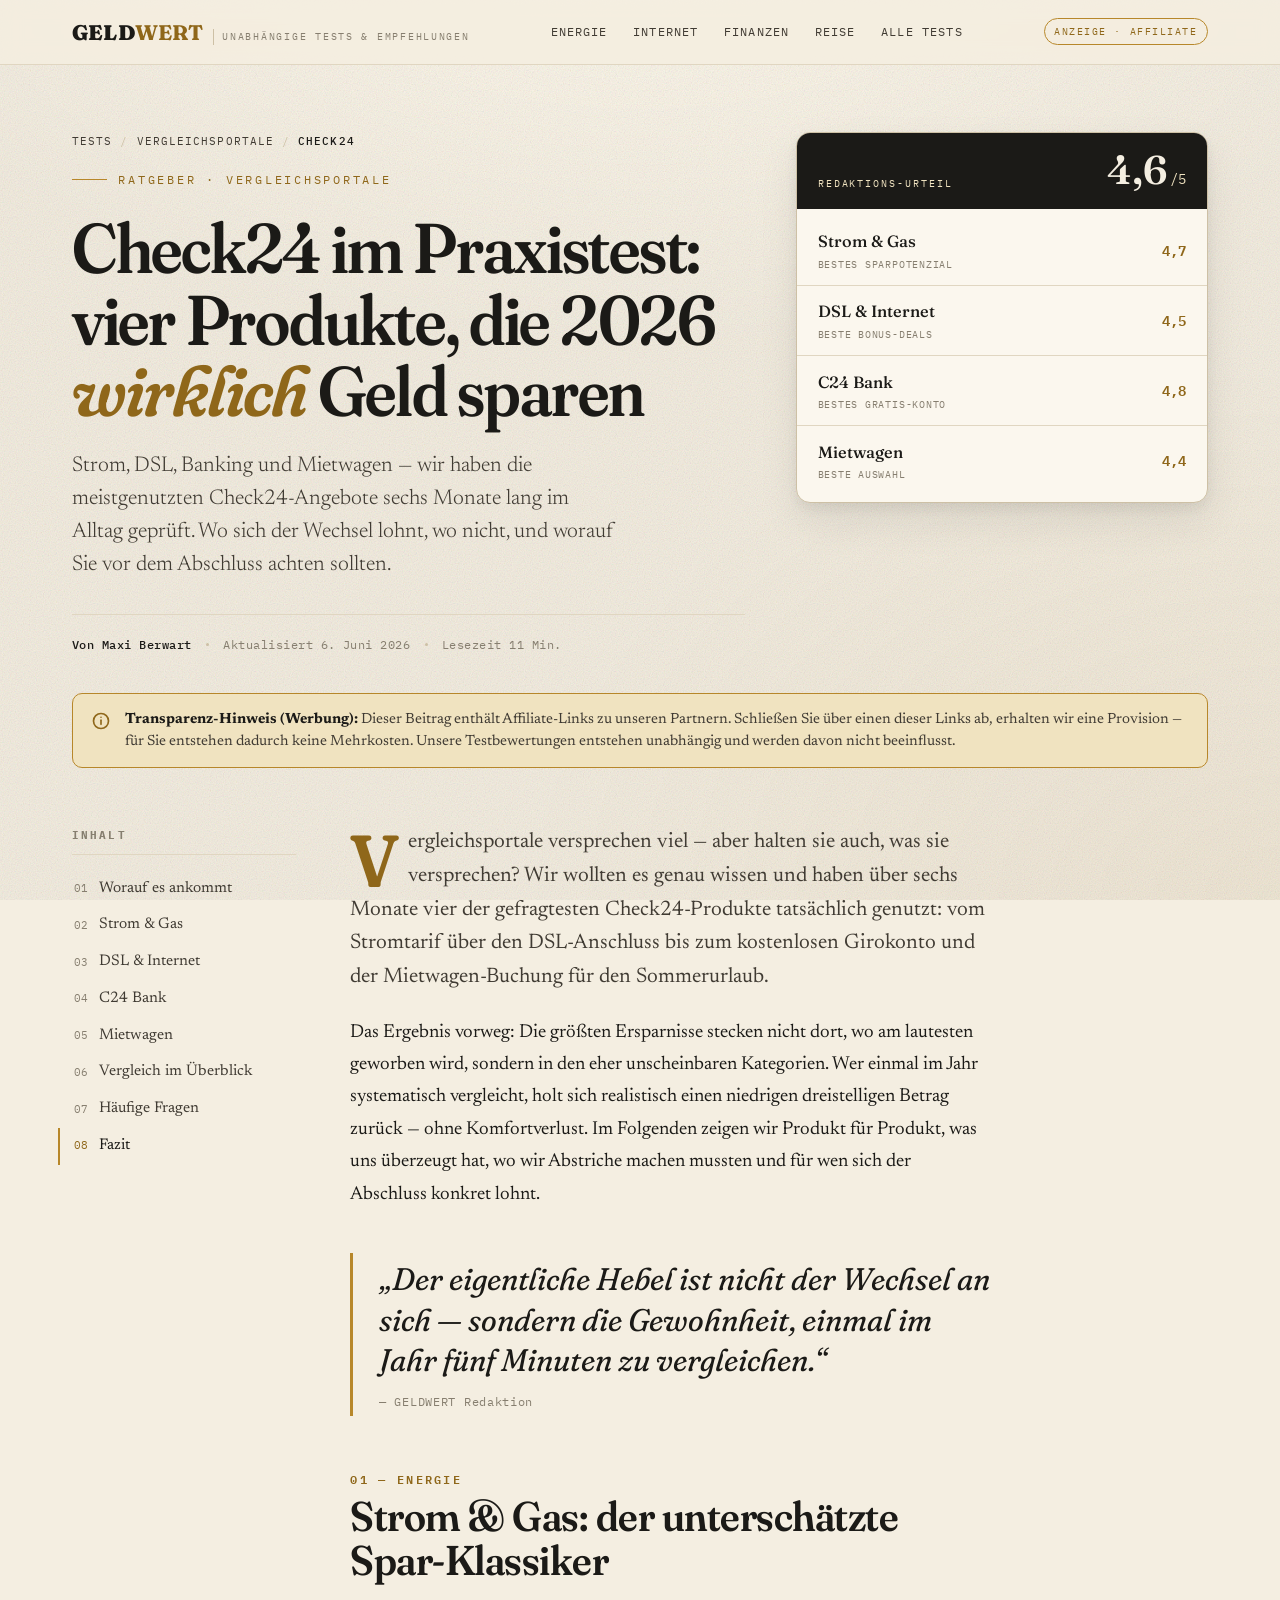
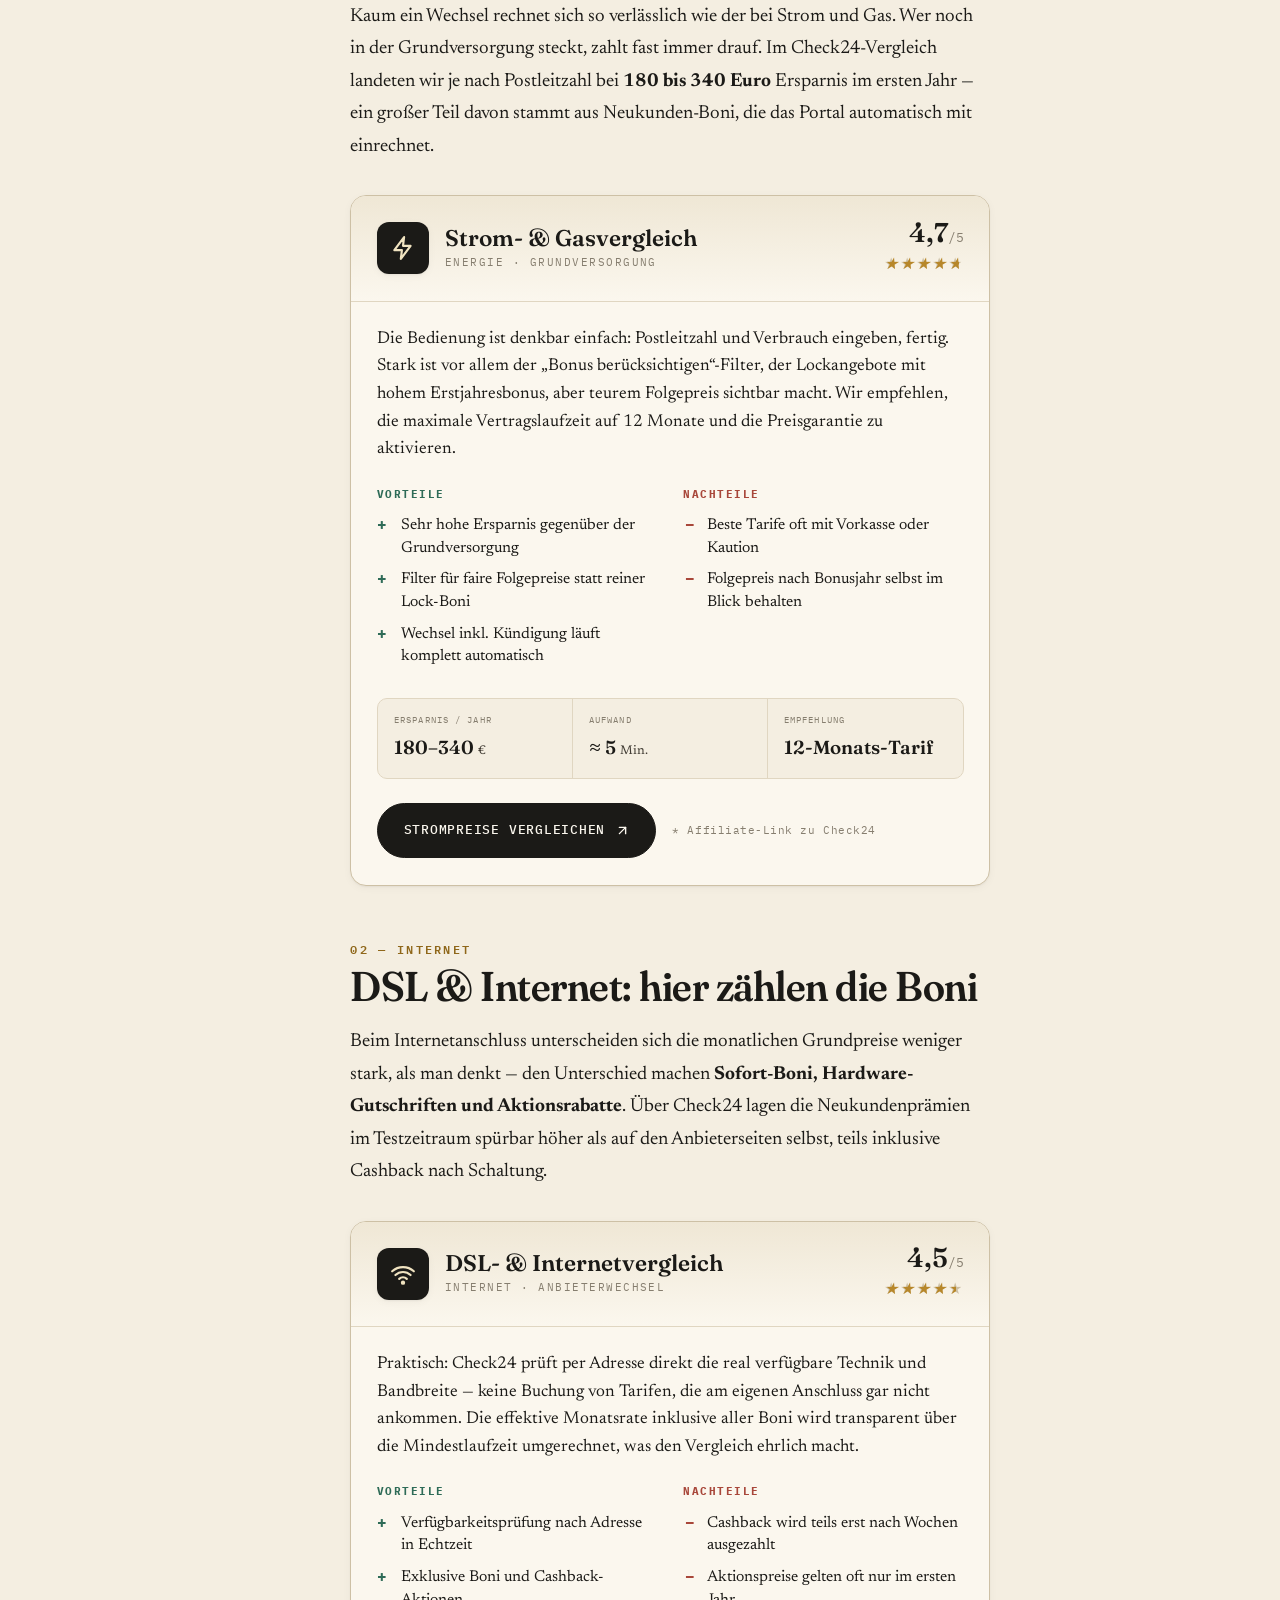
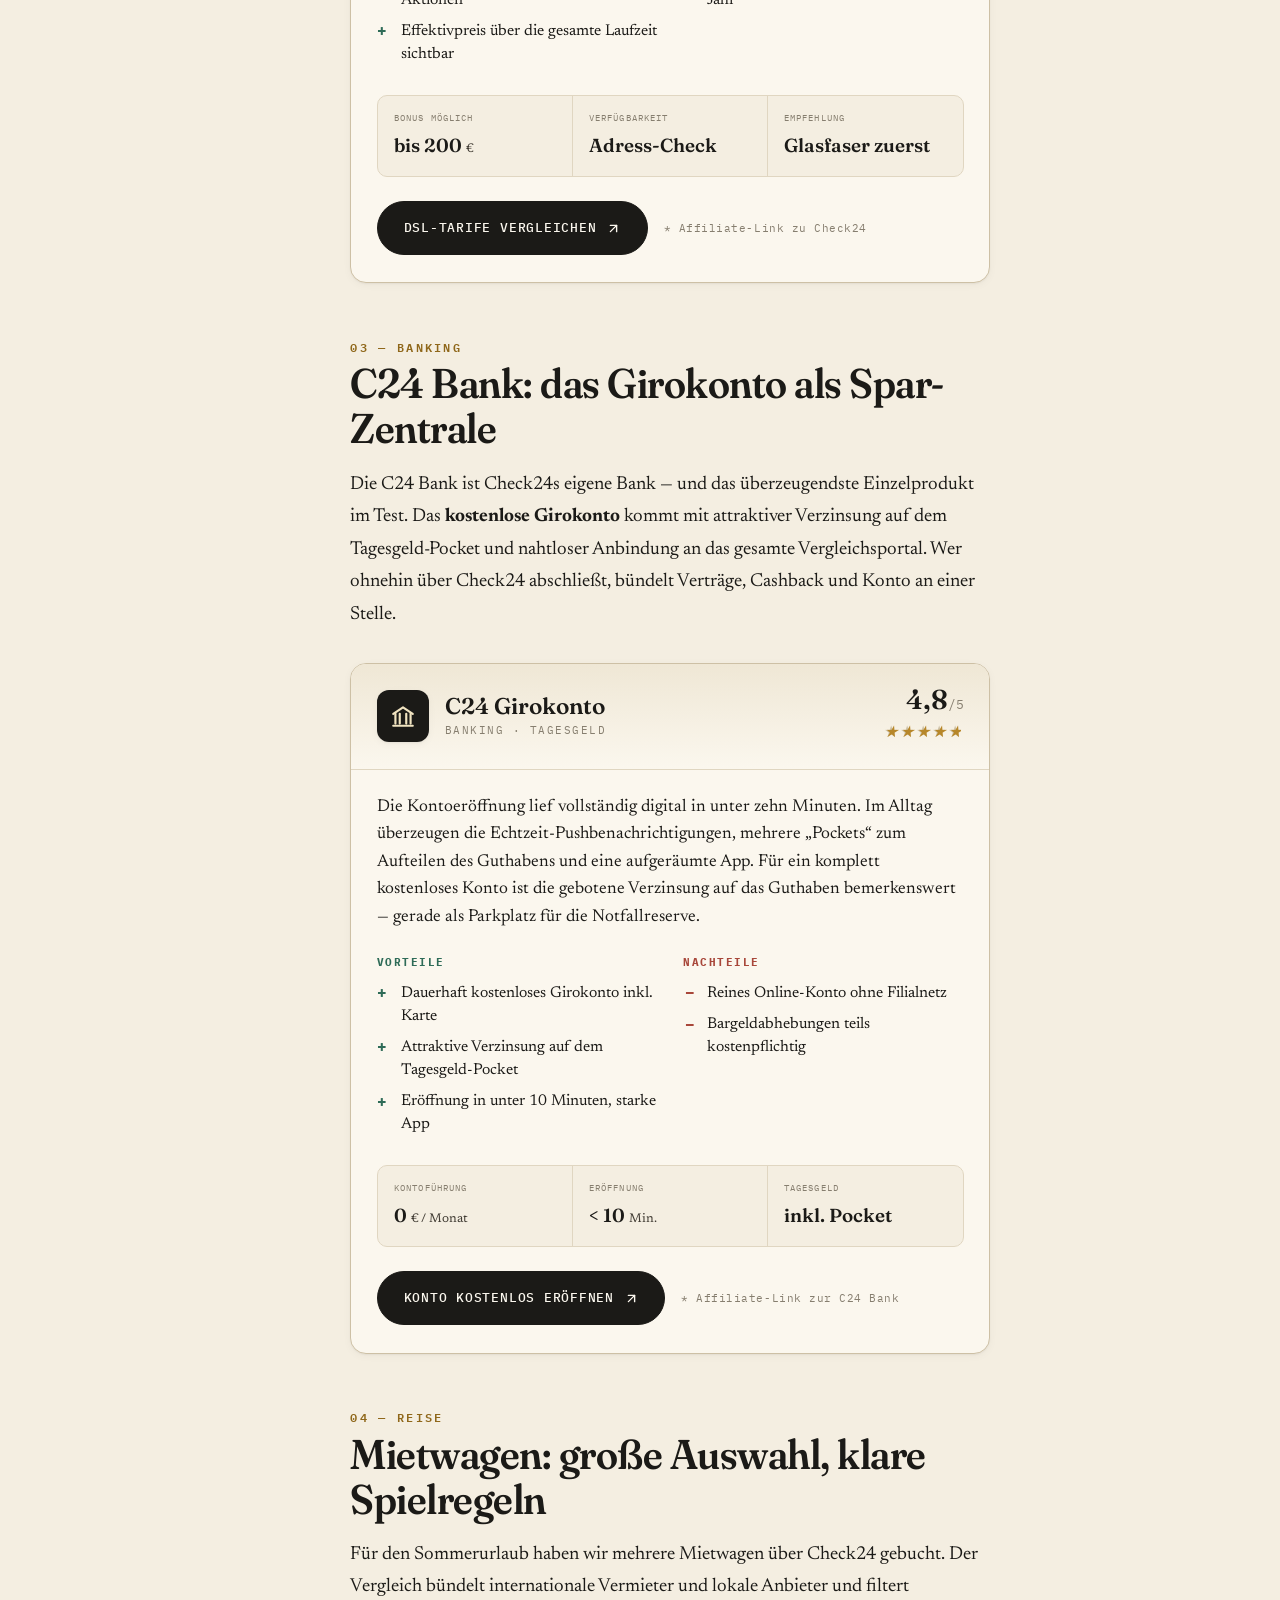
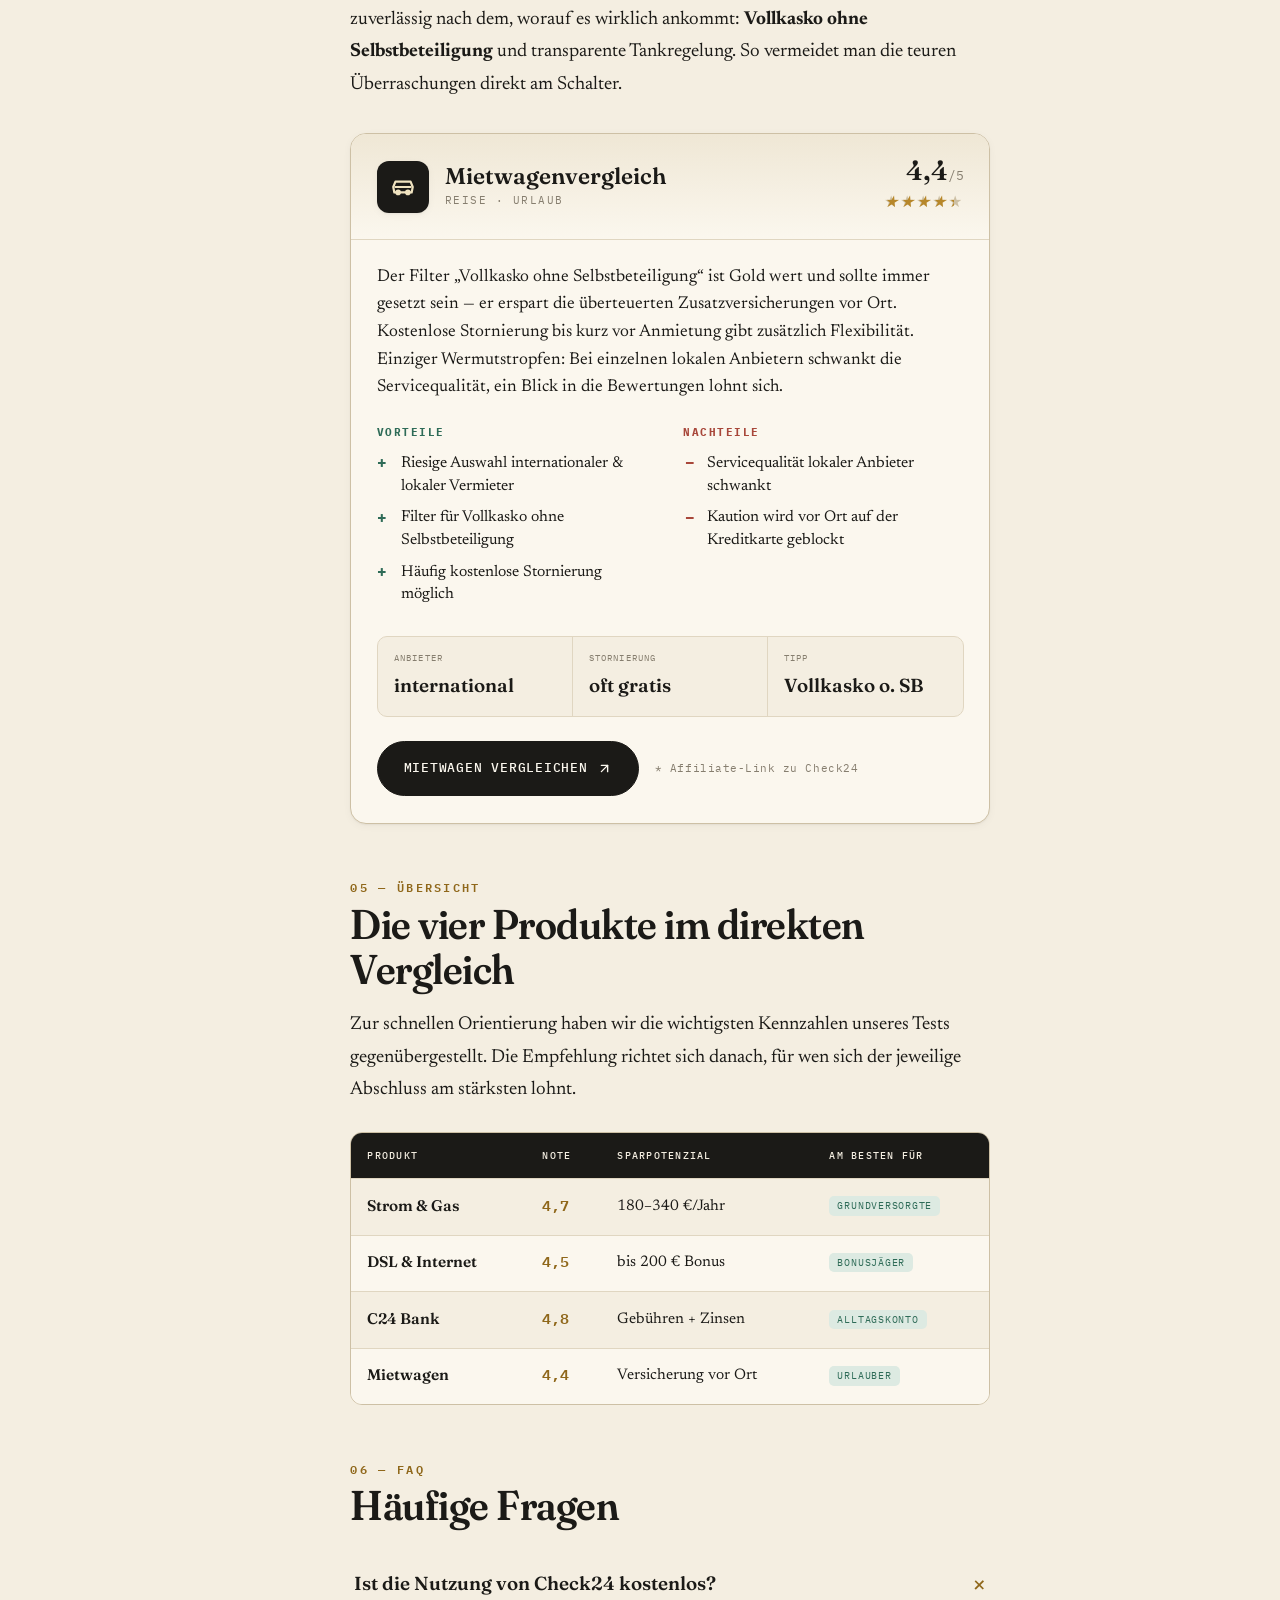
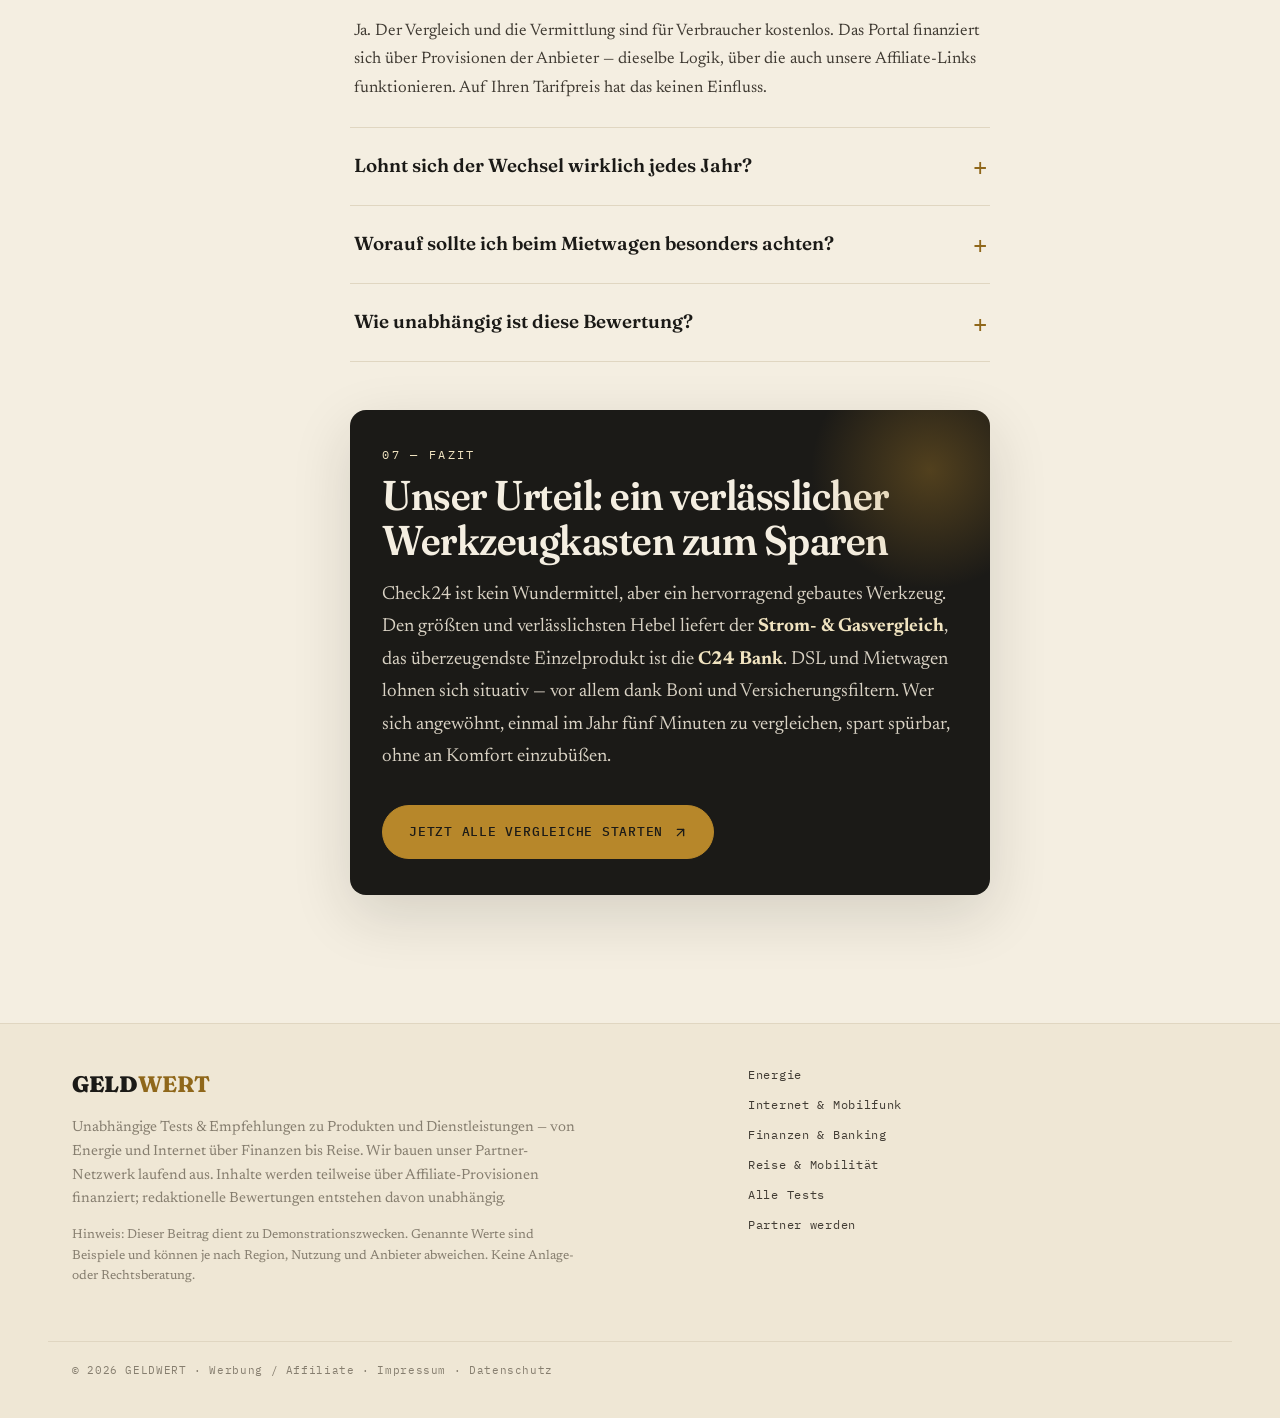
==== index.html @ 296657f4 "GELDWERT: launch review platform with Check24 example post Co-Authored-By: Claude Opus 4.8 <noreply@" ====
<!DOCTYPE html>
<html lang="de">
<head>
<meta charset="UTF-8" />
<meta name="viewport" content="width=device-width, initial-scale=1.0" />
<title>Check24 im Praxistest 2026: Diese vier Produkte sparen wirklich Geld — GELDWERT</title>
<meta name="description" content="Strom & Gas, DSL, C24 Bank und Mietwagen: Wir haben die meistgenutzten Check24-Angebote über sechs Monate getestet. Wo sich der Wechsel 2026 lohnt — und wo nicht." />

<!-- Open Graph -->
<meta property="og:type" content="article" />
<meta property="og:title" content="Check24 im Praxistest 2026: Diese vier Produkte sparen wirklich Geld" />
<meta property="og:description" content="Strom, DSL, Banking, Mietwagen — der unabhängige GELDWERT-Test der wichtigsten Check24-Angebote." />

<link rel="preconnect" href="https://fonts.googleapis.com" />
<link rel="preconnect" href="https://fonts.gstatic.com" crossorigin />
<link href="https://fonts.googleapis.com/css2?family=Fraunces:ital,opsz,wght@0,9..144,300..900;1,9..144,300..900&family=Newsreader:ital,opsz,wght@0,6..72,300..600;1,6..72,300..500&family=IBM+Plex+Mono:wght@400;500;600&display=swap" rel="stylesheet" />

<style>
  /* ============ TOKENS ============ */
  :root{
    --paper:#F4EEE1;
    --paper-2:#FBF7EE;
    --paper-3:#EFE7D5;
    --ink:#1B1A17;
    --ink-soft:#403B33;
    --muted:#867E6F;
    --line:#E0D6C1;
    --line-strong:#CDC0A5;
    --gold:#B7872A;
    --gold-deep:#8F671A;
    --gold-soft:#F0E3C0;
    --green:#2E6B57;
    --green-soft:#DDEAE2;
    --red:#A8473A;
    --red-soft:#F1DED9;

    --shadow-sm:0 1px 2px rgba(27,26,23,.05), 0 2px 8px rgba(27,26,23,.04);
    --shadow-md:0 6px 14px rgba(27,26,23,.07), 0 18px 40px rgba(27,26,23,.08);
    --shadow-lg:0 20px 60px rgba(27,26,23,.14);

    --serif:"Newsreader", Georgia, serif;
    --display:"Fraunces", Georgia, serif;
    --mono:"IBM Plex Mono", ui-monospace, monospace;

    --measure:40rem;
    --ease:cubic-bezier(.2,.7,.2,1);
  }

  *,*::before,*::after{box-sizing:border-box;}
  html{scroll-behavior:smooth;}
  @media (prefers-reduced-motion:reduce){html{scroll-behavior:auto;}}

  body{
    margin:0;
    background:var(--paper);
    color:var(--ink);
    font-family:var(--serif);
    font-size:1.18rem;
    line-height:1.72;
    font-optical-sizing:auto;
    -webkit-font-smoothing:antialiased;
    text-rendering:optimizeLegibility;
    overflow-x:hidden;
  }

  /* paper grain */
  body::before{
    content:"";
    position:fixed; inset:0; z-index:1; pointer-events:none;
    opacity:.5; mix-blend-mode:multiply;
    background-image:url("data:image/svg+xml,%3Csvg xmlns='http://www.w3.org/2000/svg' width='180' height='180'%3E%3Cfilter id='n'%3E%3CfeTurbulence type='fractalNoise' baseFrequency='0.85' numOctaves='2' stitchTiles='stitch'/%3E%3C/filter%3E%3Crect width='100%25' height='100%25' filter='url(%23n)' opacity='0.5'/%3E%3C/svg%3E");
  }
  /* warm vignette */
  body::after{
    content:""; position:fixed; inset:0; z-index:0; pointer-events:none;
    background:radial-gradient(120% 90% at 50% -10%, rgba(255,250,238,.9), transparent 55%),
               radial-gradient(120% 120% at 100% 100%, rgba(183,135,42,.06), transparent 50%);
  }
  main, header, footer{position:relative; z-index:2;}

  ::selection{background:var(--gold-soft); color:var(--ink);}

  a{color:inherit;}
  img{max-width:100%; display:block;}

  /* ============ READING PROGRESS ============ */
  .progress{
    position:fixed; top:0; left:0; height:3px; width:0%;
    background:linear-gradient(90deg, var(--gold-deep), var(--gold));
    z-index:100; transition:width .1s linear;
  }

  /* ============ HEADER ============ */
  .masthead{
    position:sticky; top:0; z-index:50;
    background:color-mix(in srgb, var(--paper) 82%, transparent);
    backdrop-filter:saturate(140%) blur(10px);
    border-bottom:1px solid var(--line);
  }
  .masthead-inner{
    max-width:74rem; margin:0 auto; padding:.85rem 1.5rem;
    display:flex; align-items:center; justify-content:space-between; gap:1rem;
  }
  .brand{display:flex; align-items:baseline; gap:.55rem; text-decoration:none;}
  .brand-mark{
    font-family:var(--display); font-weight:900; font-size:1.32rem; letter-spacing:.01em;
    font-variation-settings:"SOFT" 40,"opsz" 40;
  }
  .brand-mark b{color:var(--gold-deep);}
  .brand-tag{
    font-family:var(--mono); font-size:.6rem; letter-spacing:.18em; text-transform:uppercase;
    color:var(--muted); border-left:1px solid var(--line-strong); padding-left:.55rem;
  }
  .nav{display:flex; gap:1.6rem; align-items:center;}
  .nav a{
    font-family:var(--mono); font-size:.72rem; letter-spacing:.1em; text-transform:uppercase;
    color:var(--ink-soft); text-decoration:none; position:relative; padding:.2rem 0;
  }
  .nav a::after{
    content:""; position:absolute; left:0; bottom:-2px; height:1px; width:0;
    background:var(--gold); transition:width .35s var(--ease);
  }
  .nav a:hover{color:var(--ink);}
  .nav a:hover::after{width:100%;}
  .ad-pill{
    font-family:var(--mono); font-size:.6rem; letter-spacing:.16em; text-transform:uppercase;
    color:var(--gold-deep); border:1px solid var(--gold); border-radius:999px;
    padding:.28rem .6rem; white-space:nowrap;
  }
  @media(max-width:860px){ .nav{display:none;} }

  /* ============ HERO ============ */
  .hero{
    max-width:74rem; margin:0 auto; padding:4.2rem 1.5rem 2.4rem;
    display:grid; grid-template-columns:1.55fr .95fr; gap:3.2rem; align-items:start;
  }
  .kicker{
    font-family:var(--mono); font-size:.72rem; letter-spacing:.24em; text-transform:uppercase;
    color:var(--gold-deep); display:flex; align-items:center; gap:.7rem; margin-bottom:1.4rem;
  }
  .kicker::before{ content:""; width:2.2rem; height:1px; background:var(--gold); }

  .crumbs{
    font-family:var(--mono); font-size:.68rem; letter-spacing:.1em; text-transform:uppercase;
    color:var(--muted); margin-bottom:1.2rem; display:flex; flex-wrap:wrap; gap:.5rem; align-items:center;
  }
  .crumbs a{ color:var(--ink-soft); text-decoration:none; }
  .crumbs a:hover{ color:var(--gold-deep); }
  .crumbs span{ color:var(--line-strong); }
  .crumbs b{ color:var(--ink); font-weight:500; }

  .headline{
    font-family:var(--display); font-weight:600; font-optical-sizing:auto;
    font-variation-settings:"SOFT" 60,"opsz" 144,"WONK" 0;
    font-size:clamp(2.5rem, 5.6vw, 4.4rem); line-height:1.02; letter-spacing:-.018em;
    margin:0 0 1.4rem;
  }
  .headline em{ font-style:italic; color:var(--gold-deep); font-variation-settings:"SOFT" 80,"opsz" 80; }

  .deck{
    font-size:1.34rem; line-height:1.55; color:var(--ink-soft); max-width:34rem;
    font-weight:330; margin:0 0 2rem;
  }
  .byline{
    display:flex; flex-wrap:wrap; align-items:center; gap:.9rem;
    font-family:var(--mono); font-size:.74rem; letter-spacing:.04em; color:var(--muted);
    border-top:1px solid var(--line); padding-top:1.2rem;
  }
  .byline .author{color:var(--ink); font-weight:500;}
  .byline .dot{ width:3px; height:3px; border-radius:50%; background:var(--line-strong); }

  /* verdict card */
  .verdict{
    background:var(--paper-2); border:1px solid var(--line-strong); border-radius:14px;
    box-shadow:var(--shadow-md); overflow:hidden; position:sticky; top:5.4rem;
  }
  .verdict-head{
    background:var(--ink); color:var(--paper); padding:1.1rem 1.3rem;
    display:flex; align-items:flex-end; justify-content:space-between; gap:1rem;
  }
  .verdict-head span{
    font-family:var(--mono); font-size:.62rem; letter-spacing:.2em; text-transform:uppercase;
    color:var(--gold-soft);
  }
  .verdict-score{ display:flex; align-items:baseline; gap:.2rem; }
  .verdict-score b{ font-family:var(--display); font-weight:600; font-size:2.5rem; line-height:1; }
  .verdict-score i{ font-style:normal; font-family:var(--mono); font-size:.85rem; color:var(--gold-soft); }
  .verdict-list{ list-style:none; margin:0; padding:.4rem 0; }
  .verdict-list li{
    display:flex; align-items:center; justify-content:space-between; gap:.8rem;
    padding:.72rem 1.3rem; border-bottom:1px solid var(--line);
  }
  .verdict-list li:last-child{border-bottom:none;}
  .vl-name{ font-family:var(--display); font-weight:500; font-size:1.02rem; }
  .vl-name small{
    display:block; font-family:var(--mono); font-size:.6rem; letter-spacing:.08em;
    text-transform:uppercase; color:var(--muted); font-weight:400; margin-top:.1rem;
  }
  .vl-score{ font-family:var(--mono); font-weight:600; font-size:.9rem; color:var(--gold-deep); white-space:nowrap; }

  /* ============ STARS ============ */
  .stars{ position:relative; display:inline-block; font-size:1rem; line-height:1; letter-spacing:2px; font-family:Arial, sans-serif; vertical-align:middle;}
  .stars::before{ content:"★★★★★"; color:var(--line-strong); }
  .stars > i{ position:absolute; top:0; left:0; overflow:hidden; white-space:nowrap; color:var(--gold); }
  .stars > i::before{ content:"★★★★★"; letter-spacing:2px; }

  /* ============ DISCLOSURE ============ */
  .disclosure{
    max-width:74rem; margin:0 auto 1rem; padding:0 1.5rem;
  }
  .disclosure-inner{
    display:flex; gap:.9rem; align-items:flex-start;
    background:var(--gold-soft); border:1px solid var(--gold);
    border-radius:10px; padding:.9rem 1.1rem;
    font-size:.92rem; line-height:1.5; color:var(--ink-soft);
  }
  .disclosure-inner svg{ flex:none; margin-top:.15rem; color:var(--gold-deep); }
  .disclosure-inner b{ color:var(--ink); }

  /* ============ ARTICLE LAYOUT ============ */
  .layout{
    max-width:74rem; margin:0 auto; padding:2.6rem 1.5rem 4rem;
    display:grid; grid-template-columns:14rem minmax(0,1fr); gap:3.4rem;
  }
  .toc{ position:sticky; top:5.4rem; align-self:start; }
  .toc h4{
    font-family:var(--mono); font-size:.66rem; letter-spacing:.2em; text-transform:uppercase;
    color:var(--muted); margin:0 0 1rem; padding-bottom:.6rem; border-bottom:1px solid var(--line);
  }
  .toc ol{ list-style:none; margin:0; padding:0; counter-reset:toc; }
  .toc li{ counter-increment:toc; }
  .toc a{
    display:flex; gap:.7rem; text-decoration:none; color:var(--ink-soft);
    font-size:.96rem; line-height:1.35; padding:.5rem 0; border-left:2px solid transparent;
    padding-left:.9rem; margin-left:-.9rem; transition:all .3s var(--ease);
  }
  .toc a::before{
    content:counter(toc,decimal-leading-zero); font-family:var(--mono); font-size:.68rem;
    color:var(--muted); padding-top:.15rem;
  }
  .toc a:hover{ color:var(--ink); }
  .toc a.active{ color:var(--ink); border-left-color:var(--gold); }
  .toc a.active::before{ color:var(--gold-deep); }
  @media(max-width:980px){ .toc{display:none;} }

  .article{ max-width:var(--measure); }
  .article > p, .article > h2, .article > h3, .article > .pullquote, .article > .factbox{ }

  .article h2{
    font-family:var(--display); font-weight:600; font-variation-settings:"SOFT" 50,"opsz" 80;
    font-size:clamp(1.9rem,3.4vw,2.6rem); line-height:1.08; letter-spacing:-.012em;
    margin:3.6rem 0 1.1rem; scroll-margin-top:6rem;
  }
  .sec-num{
    font-family:var(--mono); font-size:.72rem; letter-spacing:.2em; color:var(--gold-deep);
    display:block; margin-bottom:.5rem; text-transform:uppercase;
  }
  .article h3{
    font-family:var(--display); font-weight:600; font-size:1.4rem; margin:2.4rem 0 .8rem;
  }
  .article p{ margin:0 0 1.35rem; }
  .lead{ font-size:1.32rem; line-height:1.6; color:var(--ink-soft); }

  /* drop cap */
  .dropcap::first-letter{
    font-family:var(--display); font-weight:600; font-variation-settings:"SOFT" 100,"opsz" 144;
    float:left; font-size:4.6rem; line-height:.78; padding:.35rem .55rem 0 0; color:var(--gold-deep);
  }

  .article a.inline{ color:var(--gold-deep); text-decoration:underline; text-decoration-thickness:1px; text-underline-offset:3px; text-decoration-color:var(--gold); }
  .article a.inline:hover{ background:var(--gold-soft); }

  /* pull quote */
  .pullquote{
    margin:2.6rem 0; padding:.4rem 0 .4rem 1.6rem; border-left:3px solid var(--gold);
    font-family:var(--display); font-weight:400; font-style:italic;
    font-size:clamp(1.5rem,2.6vw,1.95rem); line-height:1.3; color:var(--ink);
    font-variation-settings:"SOFT" 70,"opsz" 60;
  }
  .pullquote cite{ display:block; margin-top:.8rem; font-family:var(--mono); font-style:normal; font-size:.74rem; letter-spacing:.06em; color:var(--muted); }

  /* ============ PRODUCT CARD ============ */
  .product{
    margin:2rem 0 2.4rem; background:var(--paper-2);
    border:1px solid var(--line-strong); border-radius:16px;
    box-shadow:var(--shadow-sm); overflow:hidden;
  }
  .product-top{
    display:flex; flex-wrap:wrap; gap:1rem 1.4rem; align-items:center; justify-content:space-between;
    padding:1.4rem 1.6rem; background:linear-gradient(180deg, var(--paper-3), var(--paper-2));
    border-bottom:1px solid var(--line);
  }
  .product-id{ display:flex; align-items:center; gap:1rem; }
  .product-glyph{
    width:52px; height:52px; border-radius:12px; flex:none;
    display:grid; place-items:center; background:var(--ink); color:var(--gold-soft);
    box-shadow:var(--shadow-sm);
  }
  .product-glyph svg{ width:26px; height:26px; }
  .product-id h3{ margin:0; font-family:var(--display); font-weight:600; font-size:1.42rem; line-height:1.1; }
  .product-id p{ margin:.15rem 0 0; font-family:var(--mono); font-size:.66rem; letter-spacing:.14em; text-transform:uppercase; color:var(--muted); }
  .product-rate{ text-align:right; }
  .product-rate .num{ font-family:var(--display); font-weight:600; font-size:1.7rem; line-height:1; }
  .product-rate .num small{ font-family:var(--mono); font-size:.8rem; color:var(--muted); font-weight:400; }
  .product-rate .stars{ margin-top:.3rem; }

  .product-body{ padding:1.5rem 1.6rem 1.7rem; }
  .product-body > p{ margin:0 0 1.2rem; font-size:1.08rem; line-height:1.6; }

  .proscons{ display:grid; grid-template-columns:1fr 1fr; gap:1rem 1.6rem; margin:1.3rem 0; }
  .proscons h5{
    font-family:var(--mono); font-size:.66rem; letter-spacing:.14em; text-transform:uppercase;
    margin:0 0 .7rem; display:flex; align-items:center; gap:.4rem;
  }
  .pros h5{ color:var(--green); }
  .cons h5{ color:var(--red); }
  .proscons ul{ list-style:none; margin:0; padding:0; }
  .proscons li{ font-size:.98rem; line-height:1.45; padding-left:1.5rem; position:relative; margin-bottom:.55rem; }
  .pros li::before{ content:"+"; position:absolute; left:0; top:-.05rem; color:var(--green); font-weight:700; font-family:var(--mono); }
  .cons li::before{ content:"–"; position:absolute; left:.1rem; top:-.05rem; color:var(--red); font-weight:700; font-family:var(--mono); }
  @media(max-width:560px){ .proscons{ grid-template-columns:1fr; } }

  .facts{
    display:flex; flex-wrap:wrap; gap:0; border:1px solid var(--line);
    border-radius:10px; overflow:hidden; margin:1.3rem 0 1.5rem; background:var(--paper);
  }
  .fact{ flex:1 1 33%; min-width:120px; padding:.85rem 1rem; border-right:1px solid var(--line); }
  .fact:last-child{ border-right:none; }
  .fact dt{ font-family:var(--mono); font-size:.58rem; letter-spacing:.12em; text-transform:uppercase; color:var(--muted); margin-bottom:.25rem; }
  .fact dd{ margin:0; font-family:var(--display); font-weight:600; font-size:1.18rem; }
  .fact dd small{ font-size:.78rem; font-family:var(--serif); font-weight:400; color:var(--ink-soft); }

  /* CTA */
  .cta-row{ display:flex; flex-wrap:wrap; align-items:center; gap:1rem; margin-top:.4rem; }
  .cta{
    --c:var(--ink);
    position:relative; overflow:hidden; isolation:isolate;
    display:inline-flex; align-items:center; gap:.6rem;
    font-family:var(--mono); font-size:.8rem; letter-spacing:.06em; text-transform:uppercase; font-weight:500;
    text-decoration:none; color:var(--paper-2); background:var(--c);
    padding:.95rem 1.6rem; border-radius:999px; border:1px solid var(--c);
    transition:transform .25s var(--ease), box-shadow .25s var(--ease);
  }
  .cta::before{
    content:""; position:absolute; inset:0; z-index:-1; transform:translateY(101%);
    background:linear-gradient(90deg,var(--gold-deep),var(--gold)); transition:transform .35s var(--ease);
  }
  .cta:hover{ transform:translateY(-2px); box-shadow:var(--shadow-md); }
  .cta:hover::before{ transform:translateY(0); }
  .cta svg{ transition:transform .25s var(--ease); }
  .cta:hover svg{ transform:translate(3px,-3px); }
  .cta-note{ font-family:var(--mono); font-size:.66rem; letter-spacing:.05em; color:var(--muted); }

  /* ============ COMPARISON TABLE ============ */
  .table-wrap{ margin:1.6rem 0 1rem; overflow-x:auto; border:1px solid var(--line-strong); border-radius:12px; }
  table{ width:100%; border-collapse:collapse; font-size:.96rem; min-width:520px; }
  thead th{
    font-family:var(--mono); font-size:.64rem; letter-spacing:.12em; text-transform:uppercase;
    text-align:left; color:var(--paper); background:var(--ink); padding:.85rem 1rem; font-weight:500;
  }
  tbody td{ padding:.85rem 1rem; border-top:1px solid var(--line); }
  tbody tr:nth-child(even){ background:var(--paper-2); }
  td .pname{ font-family:var(--display); font-weight:600; }
  td .score{ font-family:var(--mono); font-weight:600; color:var(--gold-deep); }
  .badge{
    font-family:var(--mono); font-size:.6rem; letter-spacing:.08em; text-transform:uppercase;
    padding:.2rem .5rem; border-radius:5px; background:var(--green-soft); color:var(--green);
  }

  /* ============ FAQ ============ */
  .faq details{
    border-bottom:1px solid var(--line); padding:.4rem 0;
  }
  .faq summary{
    cursor:pointer; list-style:none; padding:1rem .2rem; display:flex; justify-content:space-between; gap:1rem;
    font-family:var(--display); font-weight:600; font-size:1.18rem; align-items:center;
  }
  .faq summary::-webkit-details-marker{ display:none; }
  .faq summary::after{
    content:"+"; font-family:var(--mono); font-weight:400; font-size:1.5rem; color:var(--gold-deep);
    transition:transform .3s var(--ease); line-height:1;
  }
  .faq details[open] summary::after{ transform:rotate(45deg); }
  .faq details p{ padding:0 .2rem 1.1rem; margin:0; color:var(--ink-soft); font-size:1.04rem; }

  /* ============ FINAL VERDICT ============ */
  .finale{
    margin:3rem 0 0; padding:2.2rem 2rem; border-radius:16px;
    background:var(--ink); color:var(--paper); box-shadow:var(--shadow-lg); position:relative; overflow:hidden;
  }
  .finale::after{
    content:""; position:absolute; right:-60px; top:-60px; width:240px; height:240px; border-radius:50%;
    background:radial-gradient(circle, rgba(183,135,42,.35), transparent 70%);
  }
  .finale .sec-num{ color:var(--gold-soft); }
  .finale h2{ color:var(--paper); margin:.2rem 0 1rem; }
  .finale p{ color:#D9D2C4; }
  .finale .cta{ background:var(--gold); border-color:var(--gold); color:var(--ink); margin-top:.6rem; }
  .finale .cta::before{ background:linear-gradient(90deg,#fff,var(--gold-soft)); }
  .finale .cta:hover{ color:var(--ink); }

  /* ============ FOOTER ============ */
  footer{ border-top:1px solid var(--line); background:var(--paper-3); margin-top:4rem; }
  .foot-inner{ max-width:74rem; margin:0 auto; padding:2.6rem 1.5rem; display:grid; grid-template-columns:1.4fr 1fr; gap:2rem; }
  .foot-inner p{ font-size:.92rem; color:var(--muted); line-height:1.6; max-width:32rem; }
  .foot-brand{ font-family:var(--display); font-weight:900; font-size:1.4rem; font-variation-settings:"SOFT" 40,"opsz" 40; }
  .foot-brand b{ color:var(--gold-deep); }
  .foot-links{ display:flex; flex-direction:column; gap:.6rem; }
  .foot-links a{ font-family:var(--mono); font-size:.74rem; letter-spacing:.06em; color:var(--ink-soft); text-decoration:none; }
  .foot-links a:hover{ color:var(--gold-deep); }
  .copyright{ max-width:74rem; margin:0 auto; padding:1.2rem 1.5rem 2.4rem; border-top:1px solid var(--line); font-family:var(--mono); font-size:.66rem; letter-spacing:.06em; color:var(--muted); }
  @media(max-width:680px){ .foot-inner{ grid-template-columns:1fr; } }

  /* ============ REVEAL ANIMATIONS ============ */
  @keyframes rise{ from{opacity:0; transform:translateY(22px);} to{opacity:1; transform:none;} }
  .reveal{ opacity:0; }
  .reveal.in{ animation:rise .8s var(--ease) forwards; }

  .hero > * > .anim, .hero .anim{ opacity:0; animation:rise .9s var(--ease) forwards; }
  .a1{ animation-delay:.05s; } .a2{ animation-delay:.18s; } .a3{ animation-delay:.3s; }
  .a4{ animation-delay:.42s; } .a5{ animation-delay:.54s; } .a6{ animation-delay:.66s; }

  @media (prefers-reduced-motion:reduce){
    .reveal,.hero .anim{ opacity:1 !important; animation:none !important; }
  }

  @media(max-width:860px){
    .hero{ grid-template-columns:1fr; gap:2.4rem; padding-top:2.8rem; }
    .verdict{ position:static; }
    body{ font-size:1.1rem; }
  }
</style>
</head>
<body>

<div class="progress" id="progress"></div>

<!-- ============ MASTHEAD ============ -->
<header class="masthead">
  <div class="masthead-inner">
    <a class="brand" href="#top">
      <span class="brand-mark">GELD<b>WERT</b></span>
      <span class="brand-tag">Unabhängige Tests &amp; Empfehlungen</span>
    </a>
    <nav class="nav">
      <a href="#">Energie</a>
      <a href="#">Internet</a>
      <a href="#">Finanzen</a>
      <a href="#">Reise</a>
      <a href="#">Alle Tests</a>
    </nav>
    <span class="ad-pill">Anzeige · Affiliate</span>
  </div>
</header>

<main id="top">

  <!-- ============ HERO ============ -->
  <section class="hero">
    <div>
      <nav class="crumbs anim a1" aria-label="Brotkrumen">
        <a href="#">Tests</a><span>/</span><a href="#">Vergleichsportale</a><span>/</span><b>Check24</b>
      </nav>
      <div class="kicker anim a2">Ratgeber · Vergleichsportale</div>
      <h1 class="headline anim a3">Check24 im Praxistest: vier Produkte, die&nbsp;2026 <em>wirklich</em> Geld sparen</h1>
      <p class="deck anim a4">Strom, DSL, Banking und Mietwagen — wir haben die meistgenutzten Check24-Angebote sechs Monate lang im Alltag geprüft. Wo sich der Wechsel lohnt, wo nicht, und worauf Sie vor dem Abschluss achten sollten.</p>
      <div class="byline anim a5">
        <span class="author">Von Maxi Berwart</span>
        <span class="dot"></span>
        <span>Aktualisiert 6. Juni 2026</span>
        <span class="dot"></span>
        <span>Lesezeit 11 Min.</span>
      </div>
    </div>

    <aside class="verdict anim a6" aria-label="Redaktions-Urteil">
      <div class="verdict-head">
        <span>Redaktions-Urteil</span>
        <div class="verdict-score"><b>4,6</b><i>/5</i></div>
      </div>
      <ul class="verdict-list">
        <li>
          <span class="vl-name">Strom &amp; Gas <small>Bestes Sparpotenzial</small></span>
          <span class="vl-score">4,7</span>
        </li>
        <li>
          <span class="vl-name">DSL &amp; Internet <small>Beste Bonus-Deals</small></span>
          <span class="vl-score">4,5</span>
        </li>
        <li>
          <span class="vl-name">C24 Bank <small>Bestes Gratis-Konto</small></span>
          <span class="vl-score">4,8</span>
        </li>
        <li>
          <span class="vl-name">Mietwagen <small>Beste Auswahl</small></span>
          <span class="vl-score">4,4</span>
        </li>
      </ul>
    </aside>
  </section>

  <!-- ============ DISCLOSURE ============ -->
  <div class="disclosure">
    <div class="disclosure-inner">
      <svg width="20" height="20" viewBox="0 0 24 24" fill="none" stroke="currentColor" stroke-width="2" stroke-linecap="round"><circle cx="12" cy="12" r="9"/><path d="M12 11v5"/><path d="M12 7.5v.01"/></svg>
      <p style="margin:0;"><b>Transparenz-Hinweis (Werbung):</b> Dieser Beitrag enthält Affiliate-Links zu unseren Partnern. Schließen Sie über einen dieser Links ab, erhalten wir eine Provision — für Sie entstehen dadurch keine Mehrkosten. Unsere Test­bewertungen entstehen unabhängig und werden davon nicht beeinflusst.</p>
    </div>
  </div>

  <!-- ============ ARTICLE LAYOUT ============ -->
  <div class="layout">

    <!-- TOC -->
    <nav class="toc" aria-label="Inhaltsverzeichnis">
      <h4>Inhalt</h4>
      <ol>
        <li><a href="#einleitung" class="toc-link">Worauf es ankommt</a></li>
        <li><a href="#strom" class="toc-link">Strom &amp; Gas</a></li>
        <li><a href="#dsl" class="toc-link">DSL &amp; Internet</a></li>
        <li><a href="#bank" class="toc-link">C24 Bank</a></li>
        <li><a href="#mietwagen" class="toc-link">Mietwagen</a></li>
        <li><a href="#vergleich" class="toc-link">Vergleich im Überblick</a></li>
        <li><a href="#faq" class="toc-link">Häufige Fragen</a></li>
        <li><a href="#fazit" class="toc-link">Fazit</a></li>
      </ol>
    </nav>

    <!-- ARTICLE -->
    <article class="article">

      <p class="lead dropcap reveal" id="einleitung">Vergleichsportale versprechen viel — aber halten sie auch, was sie versprechen? Wir wollten es genau wissen und haben über sechs Monate vier der gefragtesten Check24-Produkte tatsächlich genutzt: vom Stromtarif über den DSL-Anschluss bis zum kostenlosen Girokonto und der Mietwagen-Buchung für den Sommerurlaub.</p>

      <p class="reveal">Das Ergebnis vorweg: Die größten Ersparnisse stecken nicht dort, wo am lautesten geworben wird, sondern in den eher unscheinbaren Kategorien. Wer einmal im Jahr systematisch vergleicht, holt sich realistisch einen niedrigen dreistelligen Betrag zurück — ohne Komfortverlust. Im Folgenden zeigen wir Produkt für Produkt, was uns überzeugt hat, wo wir Abstriche machen mussten und für wen sich der Abschluss konkret lohnt.</p>

      <blockquote class="pullquote reveal">„Der eigentliche Hebel ist nicht der Wechsel an sich — sondern die Gewohnheit, einmal im Jahr fünf Minuten zu vergleichen.“<cite>— GELDWERT Redaktion</cite></blockquote>

      <!-- ===== STROM ===== -->
      <h2 id="strom" class="reveal"><span class="sec-num">01 — Energie</span>Strom &amp; Gas: der unterschätzte Spar-Klassiker</h2>
      <p class="reveal">Kaum ein Wechsel rechnet sich so verlässlich wie der bei Strom und Gas. Wer noch in der Grundversorgung steckt, zahlt fast immer drauf. Im Check24-Vergleich landeten wir je nach Postleitzahl bei <strong>180 bis 340&nbsp;Euro</strong> Ersparnis im ersten Jahr — ein großer Teil davon stammt aus Neukunden-Boni, die das Portal automatisch mit einrechnet.</p>

      <div class="product reveal" aria-label="Bewertung Strom und Gas">
        <div class="product-top">
          <div class="product-id">
            <div class="product-glyph">
              <svg viewBox="0 0 24 24" fill="none" stroke="currentColor" stroke-width="2" stroke-linecap="round" stroke-linejoin="round"><path d="M13 2 4 14h7l-1 8 9-12h-7l1-8Z"/></svg>
            </div>
            <div>
              <h3>Strom- &amp; Gasvergleich</h3>
              <p>Energie · Grundversorgung</p>
            </div>
          </div>
          <div class="product-rate">
            <div class="num">4,7<small>/5</small></div>
            <div class="stars"><i style="width:94%"></i></div>
          </div>
        </div>
        <div class="product-body">
          <p>Die Bedienung ist denkbar einfach: Postleitzahl und Verbrauch eingeben, fertig. Stark ist vor allem der „Bonus berücksichtigen“-Filter, der Lockangebote mit hohem Erst­jahres­bonus, aber teurem Folgepreis sichtbar macht. Wir empfehlen, die maximale Vertragslaufzeit auf 12&nbsp;Monate und die Preisgarantie zu aktivieren.</p>

          <div class="proscons">
            <div class="pros">
              <h5>Vorteile</h5>
              <ul>
                <li>Sehr hohe Ersparnis gegenüber der Grundversorgung</li>
                <li>Filter für faire Folgepreise statt reiner Lock-Boni</li>
                <li>Wechsel inkl. Kündigung läuft komplett automatisch</li>
              </ul>
            </div>
            <div class="cons">
              <h5>Nachteile</h5>
              <ul>
                <li>Beste Tarife oft mit Vorkasse oder Kaution</li>
                <li>Folgepreis nach Bonusjahr selbst im Blick behalten</li>
              </ul>
            </div>
          </div>

          <dl class="facts">
            <div class="fact"><dt>Ersparnis / Jahr</dt><dd>180–340&nbsp;<small>€</small></dd></div>
            <div class="fact"><dt>Aufwand</dt><dd>≈ 5&nbsp;<small>Min.</small></dd></div>
            <div class="fact"><dt>Empfehlung</dt><dd>12-Monats-Tarif</dd></div>
          </dl>

          <div class="cta-row">
            <a class="cta" href="#" rel="sponsored nofollow noopener" target="_blank">Strompreise vergleichen
              <svg width="15" height="15" viewBox="0 0 24 24" fill="none" stroke="currentColor" stroke-width="2.2" stroke-linecap="round" stroke-linejoin="round"><path d="M7 17 17 7"/><path d="M7 7h10v10"/></svg>
            </a>
            <span class="cta-note">* Affiliate-Link zu Check24</span>
          </div>
        </div>
      </div>

      <!-- ===== DSL ===== -->
      <h2 id="dsl" class="reveal"><span class="sec-num">02 — Internet</span>DSL &amp; Internet: hier zählen die Boni</h2>
      <p class="reveal">Beim Internetanschluss unterscheiden sich die monatlichen Grundpreise weniger stark, als man denkt — den Unterschied machen <strong>Sofort-Boni, Hardware-Gutschriften und Aktions­rabatte</strong>. Über Check24 lagen die Neukunden­prämien im Testzeitraum spürbar höher als auf den Anbieter­seiten selbst, teils inklusive Cashback nach Schaltung.</p>

      <div class="product reveal" aria-label="Bewertung DSL">
        <div class="product-top">
          <div class="product-id">
            <div class="product-glyph">
              <svg viewBox="0 0 24 24" fill="none" stroke="currentColor" stroke-width="2" stroke-linecap="round" stroke-linejoin="round"><path d="M5 13a10 10 0 0 1 14 0"/><path d="M8.5 16.5a5 5 0 0 1 7 0"/><path d="M2 9.5a15 15 0 0 1 20 0"/><circle cx="12" cy="20" r="1"/></svg>
            </div>
            <div>
              <h3>DSL- &amp; Internetvergleich</h3>
              <p>Internet · Anbieterwechsel</p>
            </div>
          </div>
          <div class="product-rate">
            <div class="num">4,5<small>/5</small></div>
            <div class="stars"><i style="width:90%"></i></div>
          </div>
        </div>
        <div class="product-body">
          <p>Praktisch: Check24 prüft per Adresse direkt die real verfügbare Technik und Bandbreite — keine Buchung von Tarifen, die am eigenen Anschluss gar nicht ankommen. Die effektive Monatsrate inklusive aller Boni wird transparent über die Mindestlaufzeit umgerechnet, was den Vergleich ehrlich macht.</p>

          <div class="proscons">
            <div class="pros">
              <h5>Vorteile</h5>
              <ul>
                <li>Verfügbarkeitsprüfung nach Adresse in Echtzeit</li>
                <li>Exklusive Boni und Cashback-Aktionen</li>
                <li>Effektivpreis über die gesamte Laufzeit sichtbar</li>
              </ul>
            </div>
            <div class="cons">
              <h5>Nachteile</h5>
              <ul>
                <li>Cashback wird teils erst nach Wochen ausgezahlt</li>
                <li>Aktionspreise gelten oft nur im ersten Jahr</li>
              </ul>
            </div>
          </div>

          <dl class="facts">
            <div class="fact"><dt>Bonus möglich</dt><dd>bis 200&nbsp;<small>€</small></dd></div>
            <div class="fact"><dt>Verfügbarkeit</dt><dd>Adress-Check</dd></div>
            <div class="fact"><dt>Empfehlung</dt><dd>Glasfaser zuerst</dd></div>
          </dl>

          <div class="cta-row">
            <a class="cta" href="#" rel="sponsored nofollow noopener" target="_blank">DSL-Tarife vergleichen
              <svg width="15" height="15" viewBox="0 0 24 24" fill="none" stroke="currentColor" stroke-width="2.2" stroke-linecap="round" stroke-linejoin="round"><path d="M7 17 17 7"/><path d="M7 7h10v10"/></svg>
            </a>
            <span class="cta-note">* Affiliate-Link zu Check24</span>
          </div>
        </div>
      </div>

      <!-- ===== C24 BANK ===== -->
      <h2 id="bank" class="reveal"><span class="sec-num">03 — Banking</span>C24 Bank: das Girokonto als Spar-Zentrale</h2>
      <p class="reveal">Die C24 Bank ist Check24s eigene Bank — und das überzeugendste Einzelprodukt im Test. Das <strong>kostenlose Girokonto</strong> kommt mit attraktiver Verzinsung auf dem Tagesgeld-Pocket und nahtloser Anbindung an das gesamte Vergleichsportal. Wer ohnehin über Check24 abschließt, bündelt Verträge, Cashback und Konto an einer Stelle.</p>

      <div class="product reveal" aria-label="Bewertung C24 Bank">
        <div class="product-top">
          <div class="product-id">
            <div class="product-glyph">
              <svg viewBox="0 0 24 24" fill="none" stroke="currentColor" stroke-width="2" stroke-linecap="round" stroke-linejoin="round"><path d="M3 10 12 4l9 6"/><path d="M5 10v9"/><path d="M19 10v9"/><path d="M9 10v9"/><path d="M15 10v9"/><path d="M3 21h18"/></svg>
            </div>
            <div>
              <h3>C24 Girokonto</h3>
              <p>Banking · Tagesgeld</p>
            </div>
          </div>
          <div class="product-rate">
            <div class="num">4,8<small>/5</small></div>
            <div class="stars"><i style="width:96%"></i></div>
          </div>
        </div>
        <div class="product-body">
          <p>Die Kontoeröffnung lief vollständig digital in unter zehn Minuten. Im Alltag überzeugen die Echtzeit-Push­benachrichtigungen, mehrere „Pockets“ zum Aufteilen des Guthabens und eine aufgeräumte App. Für ein komplett kostenloses Konto ist die gebotene Verzinsung auf das Guthaben bemerkenswert — gerade als Parkplatz für die Notfallreserve.</p>

          <div class="proscons">
            <div class="pros">
              <h5>Vorteile</h5>
              <ul>
                <li>Dauerhaft kostenloses Girokonto inkl. Karte</li>
                <li>Attraktive Verzinsung auf dem Tagesgeld-Pocket</li>
                <li>Eröffnung in unter 10 Minuten, starke App</li>
              </ul>
            </div>
            <div class="cons">
              <h5>Nachteile</h5>
              <ul>
                <li>Reines Online-Konto ohne Filialnetz</li>
                <li>Bargeldabhebungen teils kostenpflichtig</li>
              </ul>
            </div>
          </div>

          <dl class="facts">
            <div class="fact"><dt>Kontoführung</dt><dd>0&nbsp;<small>€ / Monat</small></dd></div>
            <div class="fact"><dt>Eröffnung</dt><dd>&lt; 10&nbsp;<small>Min.</small></dd></div>
            <div class="fact"><dt>Tagesgeld</dt><dd>inkl. Pocket</dd></div>
          </dl>

          <div class="cta-row">
            <a class="cta" href="#" rel="sponsored nofollow noopener" target="_blank">Konto kostenlos eröffnen
              <svg width="15" height="15" viewBox="0 0 24 24" fill="none" stroke="currentColor" stroke-width="2.2" stroke-linecap="round" stroke-linejoin="round"><path d="M7 17 17 7"/><path d="M7 7h10v10"/></svg>
            </a>
            <span class="cta-note">* Affiliate-Link zur C24 Bank</span>
          </div>
        </div>
      </div>

      <!-- ===== MIETWAGEN ===== -->
      <h2 id="mietwagen" class="reveal"><span class="sec-num">04 — Reise</span>Mietwagen: große Auswahl, klare Spielregeln</h2>
      <p class="reveal">Für den Sommerurlaub haben wir mehrere Mietwagen über Check24 gebucht. Der Vergleich bündelt internationale Vermieter und lokale Anbieter und filtert zuverlässig nach dem, worauf es wirklich ankommt: <strong>Vollkasko ohne Selbstbeteiligung</strong> und transparente Tankregelung. So vermeidet man die teuren Überraschungen direkt am Schalter.</p>

      <div class="product reveal" aria-label="Bewertung Mietwagen">
        <div class="product-top">
          <div class="product-id">
            <div class="product-glyph">
              <svg viewBox="0 0 24 24" fill="none" stroke="currentColor" stroke-width="2" stroke-linecap="round" stroke-linejoin="round"><path d="M5 17h14"/><path d="m4 17-1-5 2-5h14l2 5-1 5"/><path d="M5 12h14"/><circle cx="7.5" cy="17" r="1.6"/><circle cx="16.5" cy="17" r="1.6"/></svg>
            </div>
            <div>
              <h3>Mietwagenvergleich</h3>
              <p>Reise · Urlaub</p>
            </div>
          </div>
          <div class="product-rate">
            <div class="num">4,4<small>/5</small></div>
            <div class="stars"><i style="width:88%"></i></div>
          </div>
        </div>
        <div class="product-body">
          <p>Der Filter „Vollkasko ohne Selbstbeteiligung“ ist Gold wert und sollte immer gesetzt sein — er erspart die überteuerten Zusatz­versicherungen vor Ort. Kostenlose Stornierung bis kurz vor Anmietung gibt zusätzlich Flexibilität. Einziger Wermutstropfen: Bei einzelnen lokalen Anbietern schwankt die Service­qualität, ein Blick in die Bewertungen lohnt sich.</p>

          <div class="proscons">
            <div class="pros">
              <h5>Vorteile</h5>
              <ul>
                <li>Riesige Auswahl internationaler &amp; lokaler Vermieter</li>
                <li>Filter für Vollkasko ohne Selbstbeteiligung</li>
                <li>Häufig kostenlose Stornierung möglich</li>
              </ul>
            </div>
            <div class="cons">
              <h5>Nachteile</h5>
              <ul>
                <li>Servicequalität lokaler Anbieter schwankt</li>
                <li>Kaution wird vor Ort auf der Kreditkarte geblockt</li>
              </ul>
            </div>
          </div>

          <dl class="facts">
            <div class="fact"><dt>Anbieter</dt><dd>international</dd></div>
            <div class="fact"><dt>Stornierung</dt><dd>oft gratis</dd></div>
            <div class="fact"><dt>Tipp</dt><dd>Vollkasko o. SB</dd></div>
          </dl>

          <div class="cta-row">
            <a class="cta" href="#" rel="sponsored nofollow noopener" target="_blank">Mietwagen vergleichen
              <svg width="15" height="15" viewBox="0 0 24 24" fill="none" stroke="currentColor" stroke-width="2.2" stroke-linecap="round" stroke-linejoin="round"><path d="M7 17 17 7"/><path d="M7 7h10v10"/></svg>
            </a>
            <span class="cta-note">* Affiliate-Link zu Check24</span>
          </div>
        </div>
      </div>

      <!-- ===== VERGLEICH ===== -->
      <h2 id="vergleich" class="reveal"><span class="sec-num">05 — Übersicht</span>Die vier Produkte im direkten Vergleich</h2>
      <p class="reveal">Zur schnellen Orientierung haben wir die wichtigsten Kennzahlen unseres Tests gegenübergestellt. Die Empfehlung richtet sich danach, für wen sich der jeweilige Abschluss am stärksten lohnt.</p>

      <div class="table-wrap reveal">
        <table>
          <thead>
            <tr><th>Produkt</th><th>Note</th><th>Sparpotenzial</th><th>Am besten für</th></tr>
          </thead>
          <tbody>
            <tr><td><span class="pname">Strom &amp; Gas</span></td><td><span class="score">4,7</span></td><td>180–340&nbsp;€/Jahr</td><td><span class="badge">Grundversorgte</span></td></tr>
            <tr><td><span class="pname">DSL &amp; Internet</span></td><td><span class="score">4,5</span></td><td>bis 200&nbsp;€ Bonus</td><td><span class="badge">Bonusjäger</span></td></tr>
            <tr><td><span class="pname">C24 Bank</span></td><td><span class="score">4,8</span></td><td>Gebühren + Zinsen</td><td><span class="badge">Alltagskonto</span></td></tr>
            <tr><td><span class="pname">Mietwagen</span></td><td><span class="score">4,4</span></td><td>Versicherung vor Ort</td><td><span class="badge">Urlauber</span></td></tr>
          </tbody>
        </table>
      </div>

      <!-- ===== FAQ ===== -->
      <h2 id="faq" class="reveal"><span class="sec-num">06 — FAQ</span>Häufige Fragen</h2>
      <div class="faq reveal">
        <details open>
          <summary>Ist die Nutzung von Check24 kostenlos?</summary>
          <p>Ja. Der Vergleich und die Vermittlung sind für Verbraucher kostenlos. Das Portal finanziert sich über Provisionen der Anbieter — dieselbe Logik, über die auch unsere Affiliate-Links funktionieren. Auf Ihren Tarifpreis hat das keinen Einfluss.</p>
        </details>
        <details>
          <summary>Lohnt sich der Wechsel wirklich jedes Jahr?</summary>
          <p>In den meisten Fällen ja, besonders bei Strom und Gas. Viele attraktive Tarife sind Neukunden­angebote mit Bonus im ersten Jahr. Ein jährlicher Vergleich stellt sicher, dass Sie nicht in einen teuren Folgepreis rutschen.</p>
        </details>
        <details>
          <summary>Worauf sollte ich beim Mietwagen besonders achten?</summary>
          <p>Setzen Sie immer den Filter „Vollkasko ohne Selbstbeteiligung“ und prüfen Sie die Tankregelung. Diese beiden Punkte verhindern die häufigsten und teuersten Überraschungen direkt am Vermietungsschalter.</p>
        </details>
        <details>
          <summary>Wie unabhängig ist diese Bewertung?</summary>
          <p>Unsere Tests basieren auf eigener Nutzung über sechs Monate. Wir verdienen an Affiliate-Links eine Provision, falls Sie abschließen — die Noten und Empfehlungen entstehen jedoch unabhängig davon und werden nicht von Anbietern beeinflusst.</p>
        </details>
      </div>

      <!-- ===== FINALE ===== -->
      <section class="finale reveal" id="fazit">
        <span class="sec-num">07 — Fazit</span>
        <h2>Unser Urteil: ein verlässlicher Werkzeugkasten zum Sparen</h2>
        <p>Check24 ist kein Wundermittel, aber ein hervorragend gebautes Werkzeug. Den größten und verlässlichsten Hebel liefert der <strong style="color:var(--gold-soft)">Strom- &amp; Gasvergleich</strong>, das überzeugendste Einzelprodukt ist die <strong style="color:var(--gold-soft)">C24 Bank</strong>. DSL und Mietwagen lohnen sich situativ — vor allem dank Boni und Versicherungsfiltern. Wer sich angewöhnt, einmal im Jahr fünf Minuten zu vergleichen, spart spürbar, ohne an Komfort einzubüßen.</p>
        <a class="cta" href="#" rel="sponsored nofollow noopener" target="_blank">Jetzt alle Vergleiche starten
          <svg width="15" height="15" viewBox="0 0 24 24" fill="none" stroke="currentColor" stroke-width="2.2" stroke-linecap="round" stroke-linejoin="round"><path d="M7 17 17 7"/><path d="M7 7h10v10"/></svg>
        </a>
      </section>

    </article>
  </div>
</main>

<!-- ============ FOOTER ============ -->
<footer>
  <div class="foot-inner">
    <div>
      <div class="foot-brand">GELD<b>WERT</b></div>
      <p style="margin-top:.8rem;">Unabhängige Tests &amp; Empfehlungen zu Produkten und Dienstleistungen — von Energie und Internet über Finanzen bis Reise. Wir bauen unser Partner-Netzwerk laufend aus. Inhalte werden teilweise über Affiliate-Provisionen finanziert; redaktionelle Bewertungen entstehen davon unabhängig.</p>
      <p style="margin-top:.6rem; font-size:.8rem;">Hinweis: Dieser Beitrag dient zu Demonstrations­zwecken. Genannte Werte sind Beispiele und können je nach Region, Nutzung und Anbieter abweichen. Keine Anlage- oder Rechtsberatung.</p>
    </div>
    <nav class="foot-links" aria-label="Footer">
      <a href="#">Energie</a>
      <a href="#">Internet &amp; Mobilfunk</a>
      <a href="#">Finanzen &amp; Banking</a>
      <a href="#">Reise &amp; Mobilität</a>
      <a href="#">Alle Tests</a>
      <a href="#">Partner werden</a>
    </nav>
  </div>
  <div class="copyright">© <span id="year"></span> GELDWERT · Werbung / Affiliate · Impressum · Datenschutz</div>
</footer>

<script>
  // Reading progress
  const progress = document.getElementById('progress');
  const onScroll = () => {
    const h = document.documentElement;
    const scrolled = h.scrollTop / (h.scrollHeight - h.clientHeight);
    progress.style.width = (scrolled * 100) + '%';
  };
  document.addEventListener('scroll', onScroll, {passive:true});
  onScroll();

  // Current year
  document.getElementById('year').textContent = new Date().getFullYear();

  // Reveal on scroll
  const revealIO = new IntersectionObserver((entries) => {
    entries.forEach(e => {
      if (e.isIntersecting){ e.target.classList.add('in'); revealIO.unobserve(e.target); }
    });
  }, {threshold:0.12, rootMargin:'0px 0px -40px 0px'});
  document.querySelectorAll('.reveal').forEach(el => revealIO.observe(el));

  // TOC scroll-spy
  const links = [...document.querySelectorAll('.toc-link')];
  const map = new Map();
  links.forEach(l => { const id = l.getAttribute('href').slice(1); const sec = document.getElementById(id); if(sec) map.set(sec, l); });
  const spyIO = new IntersectionObserver((entries) => {
    entries.forEach(e => {
      if (e.isIntersecting){
        links.forEach(l => l.classList.remove('active'));
        const link = map.get(e.target);
        if (link) link.classList.add('active');
      }
    });
  }, {rootMargin:'-20% 0px -70% 0px', threshold:0});
  map.forEach((_, sec) => spyIO.observe(sec));
</script>
</body>
</html>
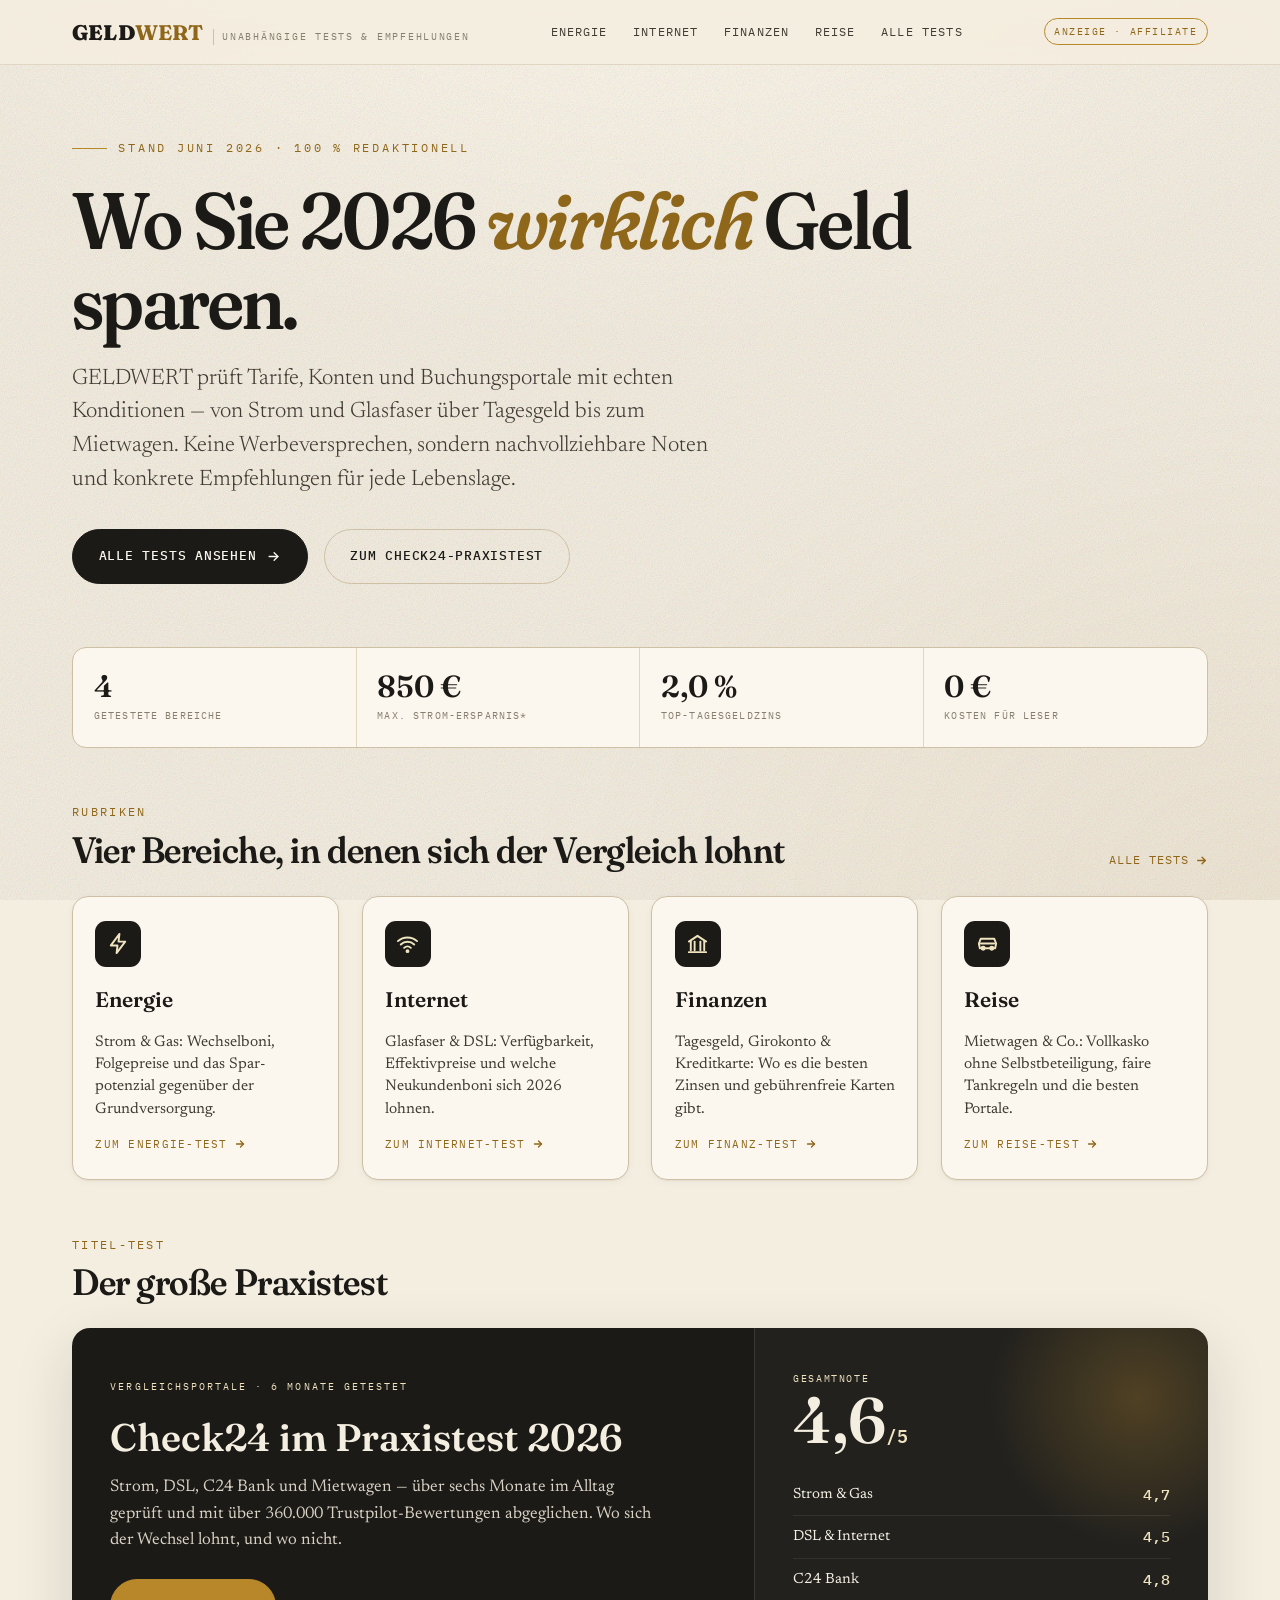
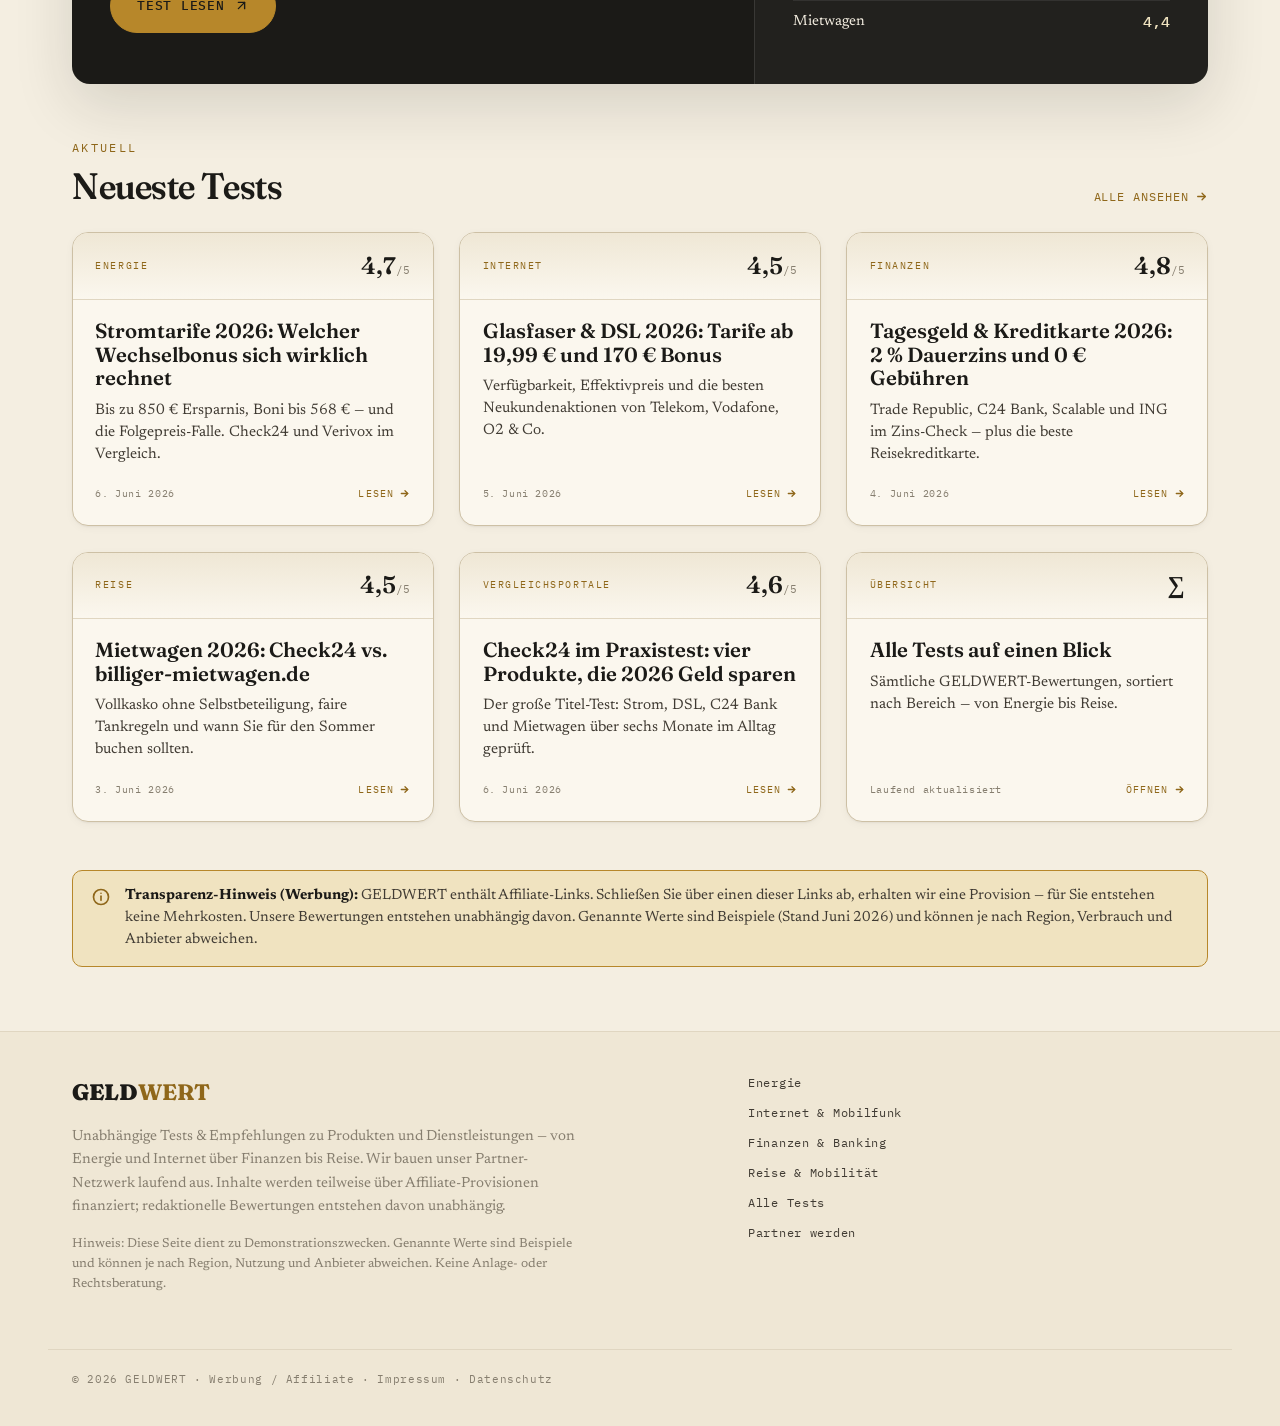
==== commit f23e3981: "GELDWERT: add homepage, four section reviews and shared design system - New index.html landing page " ====
--- a/index.html
+++ b/index.html
@@ -3,433 +3,17 @@
 <head>
 <meta charset="UTF-8" />
 <meta name="viewport" content="width=device-width, initial-scale=1.0" />
-<title>Check24 im Praxistest 2026: Diese vier Produkte sparen wirklich Geld — GELDWERT</title>
-<meta name="description" content="Strom & Gas, DSL, C24 Bank und Mietwagen: Wir haben die meistgenutzten Check24-Angebote über sechs Monate getestet. Wo sich der Wechsel 2026 lohnt — und wo nicht." />
-
-<!-- Open Graph -->
-<meta property="og:type" content="article" />
-<meta property="og:title" content="Check24 im Praxistest 2026: Diese vier Produkte sparen wirklich Geld" />
-<meta property="og:description" content="Strom, DSL, Banking, Mietwagen — der unabhängige GELDWERT-Test der wichtigsten Check24-Angebote." />
+<title>GELDWERT — Unabhängige Tests &amp; Empfehlungen 2026: Energie, Internet, Finanzen, Reise</title>
+<meta name="description" content="GELDWERT testet, wo Sie 2026 wirklich Geld sparen: Strom & Gas, Glasfaser & DSL, Tagesgeld & Kreditkarten, Mietwagen. Unabhängige Bewertungen, echte Konditionen, klare Empfehlungen." />
+
+<meta property="og:type" content="website" />
+<meta property="og:title" content="GELDWERT — Unabhängige Tests & Empfehlungen 2026" />
+<meta property="og:description" content="Energie, Internet, Finanzen, Reise — wo sich der Wechsel 2026 wirklich lohnt." />
 
 <link rel="preconnect" href="https://fonts.googleapis.com" />
 <link rel="preconnect" href="https://fonts.gstatic.com" crossorigin />
 <link href="https://fonts.googleapis.com/css2?family=Fraunces:ital,opsz,wght@0,9..144,300..900;1,9..144,300..900&family=Newsreader:ital,opsz,wght@0,6..72,300..600;1,6..72,300..500&family=IBM+Plex+Mono:wght@400;500;600&display=swap" rel="stylesheet" />
-
-<style>
-  /* ============ TOKENS ============ */
-  :root{
-    --paper:#F4EEE1;
-    --paper-2:#FBF7EE;
-    --paper-3:#EFE7D5;
-    --ink:#1B1A17;
-    --ink-soft:#403B33;
-    --muted:#867E6F;
-    --line:#E0D6C1;
-    --line-strong:#CDC0A5;
-    --gold:#B7872A;
-    --gold-deep:#8F671A;
-    --gold-soft:#F0E3C0;
-    --green:#2E6B57;
-    --green-soft:#DDEAE2;
-    --red:#A8473A;
-    --red-soft:#F1DED9;
-
-    --shadow-sm:0 1px 2px rgba(27,26,23,.05), 0 2px 8px rgba(27,26,23,.04);
-    --shadow-md:0 6px 14px rgba(27,26,23,.07), 0 18px 40px rgba(27,26,23,.08);
-    --shadow-lg:0 20px 60px rgba(27,26,23,.14);
-
-    --serif:"Newsreader", Georgia, serif;
-    --display:"Fraunces", Georgia, serif;
-    --mono:"IBM Plex Mono", ui-monospace, monospace;
-
-    --measure:40rem;
-    --ease:cubic-bezier(.2,.7,.2,1);
-  }
-
-  *,*::before,*::after{box-sizing:border-box;}
-  html{scroll-behavior:smooth;}
-  @media (prefers-reduced-motion:reduce){html{scroll-behavior:auto;}}
-
-  body{
-    margin:0;
-    background:var(--paper);
-    color:var(--ink);
-    font-family:var(--serif);
-    font-size:1.18rem;
-    line-height:1.72;
-    font-optical-sizing:auto;
-    -webkit-font-smoothing:antialiased;
-    text-rendering:optimizeLegibility;
-    overflow-x:hidden;
-  }
-
-  /* paper grain */
-  body::before{
-    content:"";
-    position:fixed; inset:0; z-index:1; pointer-events:none;
-    opacity:.5; mix-blend-mode:multiply;
-    background-image:url("data:image/svg+xml,%3Csvg xmlns='http://www.w3.org/2000/svg' width='180' height='180'%3E%3Cfilter id='n'%3E%3CfeTurbulence type='fractalNoise' baseFrequency='0.85' numOctaves='2' stitchTiles='stitch'/%3E%3C/filter%3E%3Crect width='100%25' height='100%25' filter='url(%23n)' opacity='0.5'/%3E%3C/svg%3E");
-  }
-  /* warm vignette */
-  body::after{
-    content:""; position:fixed; inset:0; z-index:0; pointer-events:none;
-    background:radial-gradient(120% 90% at 50% -10%, rgba(255,250,238,.9), transparent 55%),
-               radial-gradient(120% 120% at 100% 100%, rgba(183,135,42,.06), transparent 50%);
-  }
-  main, header, footer{position:relative; z-index:2;}
-
-  ::selection{background:var(--gold-soft); color:var(--ink);}
-
-  a{color:inherit;}
-  img{max-width:100%; display:block;}
-
-  /* ============ READING PROGRESS ============ */
-  .progress{
-    position:fixed; top:0; left:0; height:3px; width:0%;
-    background:linear-gradient(90deg, var(--gold-deep), var(--gold));
-    z-index:100; transition:width .1s linear;
-  }
-
-  /* ============ HEADER ============ */
-  .masthead{
-    position:sticky; top:0; z-index:50;
-    background:color-mix(in srgb, var(--paper) 82%, transparent);
-    backdrop-filter:saturate(140%) blur(10px);
-    border-bottom:1px solid var(--line);
-  }
-  .masthead-inner{
-    max-width:74rem; margin:0 auto; padding:.85rem 1.5rem;
-    display:flex; align-items:center; justify-content:space-between; gap:1rem;
-  }
-  .brand{display:flex; align-items:baseline; gap:.55rem; text-decoration:none;}
-  .brand-mark{
-    font-family:var(--display); font-weight:900; font-size:1.32rem; letter-spacing:.01em;
-    font-variation-settings:"SOFT" 40,"opsz" 40;
-  }
-  .brand-mark b{color:var(--gold-deep);}
-  .brand-tag{
-    font-family:var(--mono); font-size:.6rem; letter-spacing:.18em; text-transform:uppercase;
-    color:var(--muted); border-left:1px solid var(--line-strong); padding-left:.55rem;
-  }
-  .nav{display:flex; gap:1.6rem; align-items:center;}
-  .nav a{
-    font-family:var(--mono); font-size:.72rem; letter-spacing:.1em; text-transform:uppercase;
-    color:var(--ink-soft); text-decoration:none; position:relative; padding:.2rem 0;
-  }
-  .nav a::after{
-    content:""; position:absolute; left:0; bottom:-2px; height:1px; width:0;
-    background:var(--gold); transition:width .35s var(--ease);
-  }
-  .nav a:hover{color:var(--ink);}
-  .nav a:hover::after{width:100%;}
-  .ad-pill{
-    font-family:var(--mono); font-size:.6rem; letter-spacing:.16em; text-transform:uppercase;
-    color:var(--gold-deep); border:1px solid var(--gold); border-radius:999px;
-    padding:.28rem .6rem; white-space:nowrap;
-  }
-  @media(max-width:860px){ .nav{display:none;} }
-
-  /* ============ HERO ============ */
-  .hero{
-    max-width:74rem; margin:0 auto; padding:4.2rem 1.5rem 2.4rem;
-    display:grid; grid-template-columns:1.55fr .95fr; gap:3.2rem; align-items:start;
-  }
-  .kicker{
-    font-family:var(--mono); font-size:.72rem; letter-spacing:.24em; text-transform:uppercase;
-    color:var(--gold-deep); display:flex; align-items:center; gap:.7rem; margin-bottom:1.4rem;
-  }
-  .kicker::before{ content:""; width:2.2rem; height:1px; background:var(--gold); }
-
-  .crumbs{
-    font-family:var(--mono); font-size:.68rem; letter-spacing:.1em; text-transform:uppercase;
-    color:var(--muted); margin-bottom:1.2rem; display:flex; flex-wrap:wrap; gap:.5rem; align-items:center;
-  }
-  .crumbs a{ color:var(--ink-soft); text-decoration:none; }
-  .crumbs a:hover{ color:var(--gold-deep); }
-  .crumbs span{ color:var(--line-strong); }
-  .crumbs b{ color:var(--ink); font-weight:500; }
-
-  .headline{
-    font-family:var(--display); font-weight:600; font-optical-sizing:auto;
-    font-variation-settings:"SOFT" 60,"opsz" 144,"WONK" 0;
-    font-size:clamp(2.5rem, 5.6vw, 4.4rem); line-height:1.02; letter-spacing:-.018em;
-    margin:0 0 1.4rem;
-  }
-  .headline em{ font-style:italic; color:var(--gold-deep); font-variation-settings:"SOFT" 80,"opsz" 80; }
-
-  .deck{
-    font-size:1.34rem; line-height:1.55; color:var(--ink-soft); max-width:34rem;
-    font-weight:330; margin:0 0 2rem;
-  }
-  .byline{
-    display:flex; flex-wrap:wrap; align-items:center; gap:.9rem;
-    font-family:var(--mono); font-size:.74rem; letter-spacing:.04em; color:var(--muted);
-    border-top:1px solid var(--line); padding-top:1.2rem;
-  }
-  .byline .author{color:var(--ink); font-weight:500;}
-  .byline .dot{ width:3px; height:3px; border-radius:50%; background:var(--line-strong); }
-
-  /* verdict card */
-  .verdict{
-    background:var(--paper-2); border:1px solid var(--line-strong); border-radius:14px;
-    box-shadow:var(--shadow-md); overflow:hidden; position:sticky; top:5.4rem;
-  }
-  .verdict-head{
-    background:var(--ink); color:var(--paper); padding:1.1rem 1.3rem;
-    display:flex; align-items:flex-end; justify-content:space-between; gap:1rem;
-  }
-  .verdict-head span{
-    font-family:var(--mono); font-size:.62rem; letter-spacing:.2em; text-transform:uppercase;
-    color:var(--gold-soft);
-  }
-  .verdict-score{ display:flex; align-items:baseline; gap:.2rem; }
-  .verdict-score b{ font-family:var(--display); font-weight:600; font-size:2.5rem; line-height:1; }
-  .verdict-score i{ font-style:normal; font-family:var(--mono); font-size:.85rem; color:var(--gold-soft); }
-  .verdict-list{ list-style:none; margin:0; padding:.4rem 0; }
-  .verdict-list li{
-    display:flex; align-items:center; justify-content:space-between; gap:.8rem;
-    padding:.72rem 1.3rem; border-bottom:1px solid var(--line);
-  }
-  .verdict-list li:last-child{border-bottom:none;}
-  .vl-name{ font-family:var(--display); font-weight:500; font-size:1.02rem; }
-  .vl-name small{
-    display:block; font-family:var(--mono); font-size:.6rem; letter-spacing:.08em;
-    text-transform:uppercase; color:var(--muted); font-weight:400; margin-top:.1rem;
-  }
-  .vl-score{ font-family:var(--mono); font-weight:600; font-size:.9rem; color:var(--gold-deep); white-space:nowrap; }
-
-  /* ============ STARS ============ */
-  .stars{ position:relative; display:inline-block; font-size:1rem; line-height:1; letter-spacing:2px; font-family:Arial, sans-serif; vertical-align:middle;}
-  .stars::before{ content:"★★★★★"; color:var(--line-strong); }
-  .stars > i{ position:absolute; top:0; left:0; overflow:hidden; white-space:nowrap; color:var(--gold); }
-  .stars > i::before{ content:"★★★★★"; letter-spacing:2px; }
-
-  /* ============ DISCLOSURE ============ */
-  .disclosure{
-    max-width:74rem; margin:0 auto 1rem; padding:0 1.5rem;
-  }
-  .disclosure-inner{
-    display:flex; gap:.9rem; align-items:flex-start;
-    background:var(--gold-soft); border:1px solid var(--gold);
-    border-radius:10px; padding:.9rem 1.1rem;
-    font-size:.92rem; line-height:1.5; color:var(--ink-soft);
-  }
-  .disclosure-inner svg{ flex:none; margin-top:.15rem; color:var(--gold-deep); }
-  .disclosure-inner b{ color:var(--ink); }
-
-  /* ============ ARTICLE LAYOUT ============ */
-  .layout{
-    max-width:74rem; margin:0 auto; padding:2.6rem 1.5rem 4rem;
-    display:grid; grid-template-columns:14rem minmax(0,1fr); gap:3.4rem;
-  }
-  .toc{ position:sticky; top:5.4rem; align-self:start; }
-  .toc h4{
-    font-family:var(--mono); font-size:.66rem; letter-spacing:.2em; text-transform:uppercase;
-    color:var(--muted); margin:0 0 1rem; padding-bottom:.6rem; border-bottom:1px solid var(--line);
-  }
-  .toc ol{ list-style:none; margin:0; padding:0; counter-reset:toc; }
-  .toc li{ counter-increment:toc; }
-  .toc a{
-    display:flex; gap:.7rem; text-decoration:none; color:var(--ink-soft);
-    font-size:.96rem; line-height:1.35; padding:.5rem 0; border-left:2px solid transparent;
-    padding-left:.9rem; margin-left:-.9rem; transition:all .3s var(--ease);
-  }
-  .toc a::before{
-    content:counter(toc,decimal-leading-zero); font-family:var(--mono); font-size:.68rem;
-    color:var(--muted); padding-top:.15rem;
-  }
-  .toc a:hover{ color:var(--ink); }
-  .toc a.active{ color:var(--ink); border-left-color:var(--gold); }
-  .toc a.active::before{ color:var(--gold-deep); }
-  @media(max-width:980px){ .toc{display:none;} }
-
-  .article{ max-width:var(--measure); }
-  .article > p, .article > h2, .article > h3, .article > .pullquote, .article > .factbox{ }
-
-  .article h2{
-    font-family:var(--display); font-weight:600; font-variation-settings:"SOFT" 50,"opsz" 80;
-    font-size:clamp(1.9rem,3.4vw,2.6rem); line-height:1.08; letter-spacing:-.012em;
-    margin:3.6rem 0 1.1rem; scroll-margin-top:6rem;
-  }
-  .sec-num{
-    font-family:var(--mono); font-size:.72rem; letter-spacing:.2em; color:var(--gold-deep);
-    display:block; margin-bottom:.5rem; text-transform:uppercase;
-  }
-  .article h3{
-    font-family:var(--display); font-weight:600; font-size:1.4rem; margin:2.4rem 0 .8rem;
-  }
-  .article p{ margin:0 0 1.35rem; }
-  .lead{ font-size:1.32rem; line-height:1.6; color:var(--ink-soft); }
-
-  /* drop cap */
-  .dropcap::first-letter{
-    font-family:var(--display); font-weight:600; font-variation-settings:"SOFT" 100,"opsz" 144;
-    float:left; font-size:4.6rem; line-height:.78; padding:.35rem .55rem 0 0; color:var(--gold-deep);
-  }
-
-  .article a.inline{ color:var(--gold-deep); text-decoration:underline; text-decoration-thickness:1px; text-underline-offset:3px; text-decoration-color:var(--gold); }
-  .article a.inline:hover{ background:var(--gold-soft); }
-
-  /* pull quote */
-  .pullquote{
-    margin:2.6rem 0; padding:.4rem 0 .4rem 1.6rem; border-left:3px solid var(--gold);
-    font-family:var(--display); font-weight:400; font-style:italic;
-    font-size:clamp(1.5rem,2.6vw,1.95rem); line-height:1.3; color:var(--ink);
-    font-variation-settings:"SOFT" 70,"opsz" 60;
-  }
-  .pullquote cite{ display:block; margin-top:.8rem; font-family:var(--mono); font-style:normal; font-size:.74rem; letter-spacing:.06em; color:var(--muted); }
-
-  /* ============ PRODUCT CARD ============ */
-  .product{
-    margin:2rem 0 2.4rem; background:var(--paper-2);
-    border:1px solid var(--line-strong); border-radius:16px;
-    box-shadow:var(--shadow-sm); overflow:hidden;
-  }
-  .product-top{
-    display:flex; flex-wrap:wrap; gap:1rem 1.4rem; align-items:center; justify-content:space-between;
-    padding:1.4rem 1.6rem; background:linear-gradient(180deg, var(--paper-3), var(--paper-2));
-    border-bottom:1px solid var(--line);
-  }
-  .product-id{ display:flex; align-items:center; gap:1rem; }
-  .product-glyph{
-    width:52px; height:52px; border-radius:12px; flex:none;
-    display:grid; place-items:center; background:var(--ink); color:var(--gold-soft);
-    box-shadow:var(--shadow-sm);
-  }
-  .product-glyph svg{ width:26px; height:26px; }
-  .product-id h3{ margin:0; font-family:var(--display); font-weight:600; font-size:1.42rem; line-height:1.1; }
-  .product-id p{ margin:.15rem 0 0; font-family:var(--mono); font-size:.66rem; letter-spacing:.14em; text-transform:uppercase; color:var(--muted); }
-  .product-rate{ text-align:right; }
-  .product-rate .num{ font-family:var(--display); font-weight:600; font-size:1.7rem; line-height:1; }
-  .product-rate .num small{ font-family:var(--mono); font-size:.8rem; color:var(--muted); font-weight:400; }
-  .product-rate .stars{ margin-top:.3rem; }
-
-  .product-body{ padding:1.5rem 1.6rem 1.7rem; }
-  .product-body > p{ margin:0 0 1.2rem; font-size:1.08rem; line-height:1.6; }
-
-  .proscons{ display:grid; grid-template-columns:1fr 1fr; gap:1rem 1.6rem; margin:1.3rem 0; }
-  .proscons h5{
-    font-family:var(--mono); font-size:.66rem; letter-spacing:.14em; text-transform:uppercase;
-    margin:0 0 .7rem; display:flex; align-items:center; gap:.4rem;
-  }
-  .pros h5{ color:var(--green); }
-  .cons h5{ color:var(--red); }
-  .proscons ul{ list-style:none; margin:0; padding:0; }
-  .proscons li{ font-size:.98rem; line-height:1.45; padding-left:1.5rem; position:relative; margin-bottom:.55rem; }
-  .pros li::before{ content:"+"; position:absolute; left:0; top:-.05rem; color:var(--green); font-weight:700; font-family:var(--mono); }
-  .cons li::before{ content:"–"; position:absolute; left:.1rem; top:-.05rem; color:var(--red); font-weight:700; font-family:var(--mono); }
-  @media(max-width:560px){ .proscons{ grid-template-columns:1fr; } }
-
-  .facts{
-    display:flex; flex-wrap:wrap; gap:0; border:1px solid var(--line);
-    border-radius:10px; overflow:hidden; margin:1.3rem 0 1.5rem; background:var(--paper);
-  }
-  .fact{ flex:1 1 33%; min-width:120px; padding:.85rem 1rem; border-right:1px solid var(--line); }
-  .fact:last-child{ border-right:none; }
-  .fact dt{ font-family:var(--mono); font-size:.58rem; letter-spacing:.12em; text-transform:uppercase; color:var(--muted); margin-bottom:.25rem; }
-  .fact dd{ margin:0; font-family:var(--display); font-weight:600; font-size:1.18rem; }
-  .fact dd small{ font-size:.78rem; font-family:var(--serif); font-weight:400; color:var(--ink-soft); }
-
-  /* CTA */
-  .cta-row{ display:flex; flex-wrap:wrap; align-items:center; gap:1rem; margin-top:.4rem; }
-  .cta{
-    --c:var(--ink);
-    position:relative; overflow:hidden; isolation:isolate;
-    display:inline-flex; align-items:center; gap:.6rem;
-    font-family:var(--mono); font-size:.8rem; letter-spacing:.06em; text-transform:uppercase; font-weight:500;
-    text-decoration:none; color:var(--paper-2); background:var(--c);
-    padding:.95rem 1.6rem; border-radius:999px; border:1px solid var(--c);
-    transition:transform .25s var(--ease), box-shadow .25s var(--ease);
-  }
-  .cta::before{
-    content:""; position:absolute; inset:0; z-index:-1; transform:translateY(101%);
-    background:linear-gradient(90deg,var(--gold-deep),var(--gold)); transition:transform .35s var(--ease);
-  }
-  .cta:hover{ transform:translateY(-2px); box-shadow:var(--shadow-md); }
-  .cta:hover::before{ transform:translateY(0); }
-  .cta svg{ transition:transform .25s var(--ease); }
-  .cta:hover svg{ transform:translate(3px,-3px); }
-  .cta-note{ font-family:var(--mono); font-size:.66rem; letter-spacing:.05em; color:var(--muted); }
-
-  /* ============ COMPARISON TABLE ============ */
-  .table-wrap{ margin:1.6rem 0 1rem; overflow-x:auto; border:1px solid var(--line-strong); border-radius:12px; }
-  table{ width:100%; border-collapse:collapse; font-size:.96rem; min-width:520px; }
-  thead th{
-    font-family:var(--mono); font-size:.64rem; letter-spacing:.12em; text-transform:uppercase;
-    text-align:left; color:var(--paper); background:var(--ink); padding:.85rem 1rem; font-weight:500;
-  }
-  tbody td{ padding:.85rem 1rem; border-top:1px solid var(--line); }
-  tbody tr:nth-child(even){ background:var(--paper-2); }
-  td .pname{ font-family:var(--display); font-weight:600; }
-  td .score{ font-family:var(--mono); font-weight:600; color:var(--gold-deep); }
-  .badge{
-    font-family:var(--mono); font-size:.6rem; letter-spacing:.08em; text-transform:uppercase;
-    padding:.2rem .5rem; border-radius:5px; background:var(--green-soft); color:var(--green);
-  }
-
-  /* ============ FAQ ============ */
-  .faq details{
-    border-bottom:1px solid var(--line); padding:.4rem 0;
-  }
-  .faq summary{
-    cursor:pointer; list-style:none; padding:1rem .2rem; display:flex; justify-content:space-between; gap:1rem;
-    font-family:var(--display); font-weight:600; font-size:1.18rem; align-items:center;
-  }
-  .faq summary::-webkit-details-marker{ display:none; }
-  .faq summary::after{
-    content:"+"; font-family:var(--mono); font-weight:400; font-size:1.5rem; color:var(--gold-deep);
-    transition:transform .3s var(--ease); line-height:1;
-  }
-  .faq details[open] summary::after{ transform:rotate(45deg); }
-  .faq details p{ padding:0 .2rem 1.1rem; margin:0; color:var(--ink-soft); font-size:1.04rem; }
-
-  /* ============ FINAL VERDICT ============ */
-  .finale{
-    margin:3rem 0 0; padding:2.2rem 2rem; border-radius:16px;
-    background:var(--ink); color:var(--paper); box-shadow:var(--shadow-lg); position:relative; overflow:hidden;
-  }
-  .finale::after{
-    content:""; position:absolute; right:-60px; top:-60px; width:240px; height:240px; border-radius:50%;
-    background:radial-gradient(circle, rgba(183,135,42,.35), transparent 70%);
-  }
-  .finale .sec-num{ color:var(--gold-soft); }
-  .finale h2{ color:var(--paper); margin:.2rem 0 1rem; }
-  .finale p{ color:#D9D2C4; }
-  .finale .cta{ background:var(--gold); border-color:var(--gold); color:var(--ink); margin-top:.6rem; }
-  .finale .cta::before{ background:linear-gradient(90deg,#fff,var(--gold-soft)); }
-  .finale .cta:hover{ color:var(--ink); }
-
-  /* ============ FOOTER ============ */
-  footer{ border-top:1px solid var(--line); background:var(--paper-3); margin-top:4rem; }
-  .foot-inner{ max-width:74rem; margin:0 auto; padding:2.6rem 1.5rem; display:grid; grid-template-columns:1.4fr 1fr; gap:2rem; }
-  .foot-inner p{ font-size:.92rem; color:var(--muted); line-height:1.6; max-width:32rem; }
-  .foot-brand{ font-family:var(--display); font-weight:900; font-size:1.4rem; font-variation-settings:"SOFT" 40,"opsz" 40; }
-  .foot-brand b{ color:var(--gold-deep); }
-  .foot-links{ display:flex; flex-direction:column; gap:.6rem; }
-  .foot-links a{ font-family:var(--mono); font-size:.74rem; letter-spacing:.06em; color:var(--ink-soft); text-decoration:none; }
-  .foot-links a:hover{ color:var(--gold-deep); }
-  .copyright{ max-width:74rem; margin:0 auto; padding:1.2rem 1.5rem 2.4rem; border-top:1px solid var(--line); font-family:var(--mono); font-size:.66rem; letter-spacing:.06em; color:var(--muted); }
-  @media(max-width:680px){ .foot-inner{ grid-template-columns:1fr; } }
-
-  /* ============ REVEAL ANIMATIONS ============ */
-  @keyframes rise{ from{opacity:0; transform:translateY(22px);} to{opacity:1; transform:none;} }
-  .reveal{ opacity:0; }
-  .reveal.in{ animation:rise .8s var(--ease) forwards; }
-
-  .hero > * > .anim, .hero .anim{ opacity:0; animation:rise .9s var(--ease) forwards; }
-  .a1{ animation-delay:.05s; } .a2{ animation-delay:.18s; } .a3{ animation-delay:.3s; }
-  .a4{ animation-delay:.42s; } .a5{ animation-delay:.54s; } .a6{ animation-delay:.66s; }
-
-  @media (prefers-reduced-motion:reduce){
-    .reveal,.hero .anim{ opacity:1 !important; animation:none !important; }
-  }
-
-  @media(max-width:860px){
-    .hero{ grid-template-columns:1fr; gap:2.4rem; padding-top:2.8rem; }
-    .verdict{ position:static; }
-    body{ font-size:1.1rem; }
-  }
-</style>
+<link rel="stylesheet" href="assets/styles.css" />
 </head>
 <body>
 
@@ -438,16 +22,16 @@
 <!-- ============ MASTHEAD ============ -->
 <header class="masthead">
   <div class="masthead-inner">
-    <a class="brand" href="#top">
+    <a class="brand" href="index.html">
       <span class="brand-mark">GELD<b>WERT</b></span>
       <span class="brand-tag">Unabhängige Tests &amp; Empfehlungen</span>
     </a>
     <nav class="nav">
-      <a href="#">Energie</a>
-      <a href="#">Internet</a>
-      <a href="#">Finanzen</a>
-      <a href="#">Reise</a>
-      <a href="#">Alle Tests</a>
+      <a href="energie.html">Energie</a>
+      <a href="internet.html">Internet</a>
+      <a href="finanzen.html">Finanzen</a>
+      <a href="reise.html">Reise</a>
+      <a href="tests.html">Alle Tests</a>
     </nav>
     <span class="ad-pill">Anzeige · Affiliate</span>
   </div>
@@ -455,360 +39,179 @@
 
 <main id="top">
 
-  <!-- ============ HERO ============ -->
-  <section class="hero">
-    <div>
-      <nav class="crumbs anim a1" aria-label="Brotkrumen">
-        <a href="#">Tests</a><span>/</span><a href="#">Vergleichsportale</a><span>/</span><b>Check24</b>
-      </nav>
-      <div class="kicker anim a2">Ratgeber · Vergleichsportale</div>
-      <h1 class="headline anim a3">Check24 im Praxistest: vier Produkte, die&nbsp;2026 <em>wirklich</em> Geld sparen</h1>
-      <p class="deck anim a4">Strom, DSL, Banking und Mietwagen — wir haben die meistgenutzten Check24-Angebote sechs Monate lang im Alltag geprüft. Wo sich der Wechsel lohnt, wo nicht, und worauf Sie vor dem Abschluss achten sollten.</p>
-      <div class="byline anim a5">
-        <span class="author">Von Maxi Berwart</span>
-        <span class="dot"></span>
-        <span>Aktualisiert 6. Juni 2026</span>
-        <span class="dot"></span>
-        <span>Lesezeit 11 Min.</span>
-      </div>
-    </div>
-
-    <aside class="verdict anim a6" aria-label="Redaktions-Urteil">
-      <div class="verdict-head">
-        <span>Redaktions-Urteil</span>
-        <div class="verdict-score"><b>4,6</b><i>/5</i></div>
-      </div>
-      <ul class="verdict-list">
-        <li>
-          <span class="vl-name">Strom &amp; Gas <small>Bestes Sparpotenzial</small></span>
-          <span class="vl-score">4,7</span>
-        </li>
-        <li>
-          <span class="vl-name">DSL &amp; Internet <small>Beste Bonus-Deals</small></span>
-          <span class="vl-score">4,5</span>
-        </li>
-        <li>
-          <span class="vl-name">C24 Bank <small>Bestes Gratis-Konto</small></span>
-          <span class="vl-score">4,8</span>
-        </li>
-        <li>
-          <span class="vl-name">Mietwagen <small>Beste Auswahl</small></span>
-          <span class="vl-score">4,4</span>
-        </li>
-      </ul>
-    </aside>
+  <!-- ============ HOME HERO ============ -->
+  <section class="home-hero">
+    <div class="kicker anim a1">Stand Juni 2026 · 100&nbsp;% redaktionell</div>
+    <h1 class="home-headline anim a2">Wo Sie 2026 <em>wirklich</em> Geld sparen.</h1>
+    <p class="home-deck anim a3">GELDWERT prüft Tarife, Konten und Buchungsportale mit echten Konditionen — von Strom und Glasfaser über Tagesgeld bis zum Mietwagen. Keine Werbeversprechen, sondern nachvollziehbare Noten und konkrete Empfehlungen für jede Lebenslage.</p>
+    <div class="home-actions anim a4">
+      <a class="cta" href="tests.html">Alle Tests ansehen
+        <svg width="15" height="15" viewBox="0 0 24 24" fill="none" stroke="currentColor" stroke-width="2.2" stroke-linecap="round" stroke-linejoin="round"><path d="M5 12h14"/><path d="m13 6 6 6-6 6"/></svg>
+      </a>
+      <a class="cta ghost" href="check24.html">Zum Check24-Praxistest</a>
+    </div>
   </section>
 
+  <!-- ============ TRUST STRIP ============ -->
+  <div class="trust">
+    <div class="trust-inner">
+      <div class="trust-cell"><div class="tn">4</div><div class="tl">getestete Bereiche</div></div>
+      <div class="trust-cell"><div class="tn">850&nbsp;€</div><div class="tl">max. Strom-Ersparnis*</div></div>
+      <div class="trust-cell"><div class="tn">2,0&nbsp;%</div><div class="tl">Top-Tagesgeldzins</div></div>
+      <div class="trust-cell"><div class="tn">0&nbsp;€</div><div class="tl">Kosten für Leser</div></div>
+    </div>
+  </div>
+
+  <!-- ============ SECTIONS ============ -->
+  <div class="section-head">
+    <div>
+      <span class="sec-num">Rubriken</span>
+      <h2>Vier Bereiche, in denen sich der Vergleich lohnt</h2>
+    </div>
+    <a class="more" href="tests.html">Alle Tests
+      <svg width="13" height="13" viewBox="0 0 24 24" fill="none" stroke="currentColor" stroke-width="2.4" stroke-linecap="round" stroke-linejoin="round"><path d="M5 12h14"/><path d="m13 6 6 6-6 6"/></svg>
+    </a>
+  </div>
+  <div class="section-grid">
+
+    <a class="section-card reveal" href="energie.html">
+      <div class="glyph"><svg viewBox="0 0 24 24" fill="none" stroke="currentColor" stroke-width="2" stroke-linecap="round" stroke-linejoin="round"><path d="M13 2 4 14h7l-1 8 9-12h-7l1-8Z"/></svg></div>
+      <h3>Energie</h3>
+      <p>Strom &amp; Gas: Wechselboni, Folgepreise und das Spar­potenzial gegenüber der Grundversorgung.</p>
+      <span class="arrow">Zum Energie-Test <svg width="12" height="12" viewBox="0 0 24 24" fill="none" stroke="currentColor" stroke-width="2.6" stroke-linecap="round" stroke-linejoin="round"><path d="M5 12h14"/><path d="m13 6 6 6-6 6"/></svg></span>
+    </a>
+
+    <a class="section-card reveal" href="internet.html">
+      <div class="glyph"><svg viewBox="0 0 24 24" fill="none" stroke="currentColor" stroke-width="2" stroke-linecap="round" stroke-linejoin="round"><path d="M5 13a10 10 0 0 1 14 0"/><path d="M8.5 16.5a5 5 0 0 1 7 0"/><path d="M2 9.5a15 15 0 0 1 20 0"/><circle cx="12" cy="20" r="1"/></svg></div>
+      <h3>Internet</h3>
+      <p>Glasfaser &amp; DSL: Verfügbarkeit, Effektivpreise und welche Neukundenboni sich 2026 lohnen.</p>
+      <span class="arrow">Zum Internet-Test <svg width="12" height="12" viewBox="0 0 24 24" fill="none" stroke="currentColor" stroke-width="2.6" stroke-linecap="round" stroke-linejoin="round"><path d="M5 12h14"/><path d="m13 6 6 6-6 6"/></svg></span>
+    </a>
+
+    <a class="section-card reveal" href="finanzen.html">
+      <div class="glyph"><svg viewBox="0 0 24 24" fill="none" stroke="currentColor" stroke-width="2" stroke-linecap="round" stroke-linejoin="round"><path d="M3 10 12 4l9 6"/><path d="M5 10v9"/><path d="M19 10v9"/><path d="M9 10v9"/><path d="M15 10v9"/><path d="M3 21h18"/></svg></div>
+      <h3>Finanzen</h3>
+      <p>Tagesgeld, Girokonto &amp; Kreditkarte: Wo es die besten Zinsen und gebührenfreie Karten gibt.</p>
+      <span class="arrow">Zum Finanz-Test <svg width="12" height="12" viewBox="0 0 24 24" fill="none" stroke="currentColor" stroke-width="2.6" stroke-linecap="round" stroke-linejoin="round"><path d="M5 12h14"/><path d="m13 6 6 6-6 6"/></svg></span>
+    </a>
+
+    <a class="section-card reveal" href="reise.html">
+      <div class="glyph"><svg viewBox="0 0 24 24" fill="none" stroke="currentColor" stroke-width="2" stroke-linecap="round" stroke-linejoin="round"><path d="M5 17h14"/><path d="m4 17-1-5 2-5h14l2 5-1 5"/><path d="M5 12h14"/><circle cx="7.5" cy="17" r="1.6"/><circle cx="16.5" cy="17" r="1.6"/></svg></div>
+      <h3>Reise</h3>
+      <p>Mietwagen &amp; Co.: Vollkasko ohne Selbstbeteiligung, faire Tankregeln und die besten Portale.</p>
+      <span class="arrow">Zum Reise-Test <svg width="12" height="12" viewBox="0 0 24 24" fill="none" stroke="currentColor" stroke-width="2.6" stroke-linecap="round" stroke-linejoin="round"><path d="M5 12h14"/><path d="m13 6 6 6-6 6"/></svg></span>
+    </a>
+
+  </div>
+
+  <!-- ============ FEATURED TEST ============ -->
+  <div class="section-head">
+    <div>
+      <span class="sec-num">Titel-Test</span>
+      <h2>Der große Praxistest</h2>
+    </div>
+  </div>
+  <div class="featured">
+    <div class="featured-inner reveal">
+      <div class="featured-text">
+        <span class="tag">Vergleichsportale · 6 Monate getestet</span>
+        <h3>Check24 im Praxistest 2026</h3>
+        <p>Strom, DSL, C24 Bank und Mietwagen — über sechs Monate im Alltag geprüft und mit über 360.000 Trustpilot-Bewertungen abgeglichen. Wo sich der Wechsel lohnt, und wo nicht.</p>
+        <a class="cta" href="check24.html">Test lesen
+          <svg width="15" height="15" viewBox="0 0 24 24" fill="none" stroke="currentColor" stroke-width="2.2" stroke-linecap="round" stroke-linejoin="round"><path d="M7 17 17 7"/><path d="M7 7h10v10"/></svg>
+        </a>
+      </div>
+      <div class="featured-score">
+        <div>
+          <div class="label">Gesamtnote</div>
+          <div class="big">4,6<small>/5</small></div>
+        </div>
+        <ul>
+          <li>Strom &amp; Gas <b>4,7</b></li>
+          <li>DSL &amp; Internet <b>4,5</b></li>
+          <li>C24 Bank <b>4,8</b></li>
+          <li>Mietwagen <b>4,4</b></li>
+        </ul>
+      </div>
+    </div>
+  </div>
+
+  <!-- ============ LATEST TESTS ============ -->
+  <div class="section-head">
+    <div>
+      <span class="sec-num">Aktuell</span>
+      <h2>Neueste Tests</h2>
+    </div>
+    <a class="more" href="tests.html">Alle ansehen
+      <svg width="13" height="13" viewBox="0 0 24 24" fill="none" stroke="currentColor" stroke-width="2.4" stroke-linecap="round" stroke-linejoin="round"><path d="M5 12h14"/><path d="m13 6 6 6-6 6"/></svg>
+    </a>
+  </div>
+  <div class="test-grid">
+
+    <a class="test-card reveal" href="energie.html">
+      <div class="tc-top"><span class="tc-cat">Energie</span><span class="tc-score">4,7<small>/5</small></span></div>
+      <div class="tc-body">
+        <h3>Stromtarife 2026: Welcher Wechselbonus sich wirklich rechnet</h3>
+        <p>Bis zu 850&nbsp;€ Ersparnis, Boni bis 568&nbsp;€ — und die Folgepreis-Falle. Check24 und Verivox im Vergleich.</p>
+        <div class="tc-foot"><span>6. Juni 2026</span><span class="tc-read">Lesen <svg width="11" height="11" viewBox="0 0 24 24" fill="none" stroke="currentColor" stroke-width="2.8" stroke-linecap="round" stroke-linejoin="round"><path d="M5 12h14"/><path d="m13 6 6 6-6 6"/></svg></span></div>
+      </div>
+    </a>
+
+    <a class="test-card reveal" href="internet.html">
+      <div class="tc-top"><span class="tc-cat">Internet</span><span class="tc-score">4,5<small>/5</small></span></div>
+      <div class="tc-body">
+        <h3>Glasfaser &amp; DSL 2026: Tarife ab 19,99&nbsp;€ und 170&nbsp;€ Bonus</h3>
+        <p>Verfügbarkeit, Effektivpreis und die besten Neukunden­aktionen von Telekom, Vodafone, O2 &amp; Co.</p>
+        <div class="tc-foot"><span>5. Juni 2026</span><span class="tc-read">Lesen <svg width="11" height="11" viewBox="0 0 24 24" fill="none" stroke="currentColor" stroke-width="2.8" stroke-linecap="round" stroke-linejoin="round"><path d="M5 12h14"/><path d="m13 6 6 6-6 6"/></svg></span></div>
+      </div>
+    </a>
+
+    <a class="test-card reveal" href="finanzen.html">
+      <div class="tc-top"><span class="tc-cat">Finanzen</span><span class="tc-score">4,8<small>/5</small></span></div>
+      <div class="tc-body">
+        <h3>Tagesgeld &amp; Kreditkarte 2026: 2&nbsp;% Dauerzins und 0&nbsp;€ Gebühren</h3>
+        <p>Trade Republic, C24 Bank, Scalable und ING im Zins-Check — plus die beste Reisekreditkarte.</p>
+        <div class="tc-foot"><span>4. Juni 2026</span><span class="tc-read">Lesen <svg width="11" height="11" viewBox="0 0 24 24" fill="none" stroke="currentColor" stroke-width="2.8" stroke-linecap="round" stroke-linejoin="round"><path d="M5 12h14"/><path d="m13 6 6 6-6 6"/></svg></span></div>
+      </div>
+    </a>
+
+    <a class="test-card reveal" href="reise.html">
+      <div class="tc-top"><span class="tc-cat">Reise</span><span class="tc-score">4,5<small>/5</small></span></div>
+      <div class="tc-body">
+        <h3>Mietwagen 2026: Check24 vs. billiger-mietwagen.de</h3>
+        <p>Vollkasko ohne Selbstbeteiligung, faire Tankregeln und wann Sie für den Sommer buchen sollten.</p>
+        <div class="tc-foot"><span>3. Juni 2026</span><span class="tc-read">Lesen <svg width="11" height="11" viewBox="0 0 24 24" fill="none" stroke="currentColor" stroke-width="2.8" stroke-linecap="round" stroke-linejoin="round"><path d="M5 12h14"/><path d="m13 6 6 6-6 6"/></svg></span></div>
+      </div>
+    </a>
+
+    <a class="test-card reveal" href="check24.html">
+      <div class="tc-top"><span class="tc-cat">Vergleichsportale</span><span class="tc-score">4,6<small>/5</small></span></div>
+      <div class="tc-body">
+        <h3>Check24 im Praxistest: vier Produkte, die 2026 Geld sparen</h3>
+        <p>Der große Titel-Test: Strom, DSL, C24 Bank und Mietwagen über sechs Monate im Alltag geprüft.</p>
+        <div class="tc-foot"><span>6. Juni 2026</span><span class="tc-read">Lesen <svg width="11" height="11" viewBox="0 0 24 24" fill="none" stroke="currentColor" stroke-width="2.8" stroke-linecap="round" stroke-linejoin="round"><path d="M5 12h14"/><path d="m13 6 6 6-6 6"/></svg></span></div>
+      </div>
+    </a>
+
+    <a class="test-card reveal" href="tests.html">
+      <div class="tc-top"><span class="tc-cat">Übersicht</span><span class="tc-score">∑</span></div>
+      <div class="tc-body">
+        <h3>Alle Tests auf einen Blick</h3>
+        <p>Sämtliche GELDWERT-Bewertungen, sortiert nach Bereich — von Energie bis Reise.</p>
+        <div class="tc-foot"><span>Laufend aktualisiert</span><span class="tc-read">Öffnen <svg width="11" height="11" viewBox="0 0 24 24" fill="none" stroke="currentColor" stroke-width="2.8" stroke-linecap="round" stroke-linejoin="round"><path d="M5 12h14"/><path d="m13 6 6 6-6 6"/></svg></span></div>
+      </div>
+    </a>
+
+  </div>
+
   <!-- ============ DISCLOSURE ============ -->
-  <div class="disclosure">
+  <div class="disclosure" style="margin-top:3rem;">
     <div class="disclosure-inner">
       <svg width="20" height="20" viewBox="0 0 24 24" fill="none" stroke="currentColor" stroke-width="2" stroke-linecap="round"><circle cx="12" cy="12" r="9"/><path d="M12 11v5"/><path d="M12 7.5v.01"/></svg>
-      <p style="margin:0;"><b>Transparenz-Hinweis (Werbung):</b> Dieser Beitrag enthält Affiliate-Links zu unseren Partnern. Schließen Sie über einen dieser Links ab, erhalten wir eine Provision — für Sie entstehen dadurch keine Mehrkosten. Unsere Test­bewertungen entstehen unabhängig und werden davon nicht beeinflusst.</p>
-    </div>
-  </div>
-
-  <!-- ============ ARTICLE LAYOUT ============ -->
-  <div class="layout">
-
-    <!-- TOC -->
-    <nav class="toc" aria-label="Inhaltsverzeichnis">
-      <h4>Inhalt</h4>
-      <ol>
-        <li><a href="#einleitung" class="toc-link">Worauf es ankommt</a></li>
-        <li><a href="#strom" class="toc-link">Strom &amp; Gas</a></li>
-        <li><a href="#dsl" class="toc-link">DSL &amp; Internet</a></li>
-        <li><a href="#bank" class="toc-link">C24 Bank</a></li>
-        <li><a href="#mietwagen" class="toc-link">Mietwagen</a></li>
-        <li><a href="#vergleich" class="toc-link">Vergleich im Überblick</a></li>
-        <li><a href="#faq" class="toc-link">Häufige Fragen</a></li>
-        <li><a href="#fazit" class="toc-link">Fazit</a></li>
-      </ol>
-    </nav>
-
-    <!-- ARTICLE -->
-    <article class="article">
-
-      <p class="lead dropcap reveal" id="einleitung">Vergleichsportale versprechen viel — aber halten sie auch, was sie versprechen? Wir wollten es genau wissen und haben über sechs Monate vier der gefragtesten Check24-Produkte tatsächlich genutzt: vom Stromtarif über den DSL-Anschluss bis zum kostenlosen Girokonto und der Mietwagen-Buchung für den Sommerurlaub.</p>
-
-      <p class="reveal">Das Ergebnis vorweg: Die größten Ersparnisse stecken nicht dort, wo am lautesten geworben wird, sondern in den eher unscheinbaren Kategorien. Wer einmal im Jahr systematisch vergleicht, holt sich realistisch einen niedrigen dreistelligen Betrag zurück — ohne Komfortverlust. Im Folgenden zeigen wir Produkt für Produkt, was uns überzeugt hat, wo wir Abstriche machen mussten und für wen sich der Abschluss konkret lohnt.</p>
-
-      <blockquote class="pullquote reveal">„Der eigentliche Hebel ist nicht der Wechsel an sich — sondern die Gewohnheit, einmal im Jahr fünf Minuten zu vergleichen.“<cite>— GELDWERT Redaktion</cite></blockquote>
-
-      <!-- ===== STROM ===== -->
-      <h2 id="strom" class="reveal"><span class="sec-num">01 — Energie</span>Strom &amp; Gas: der unterschätzte Spar-Klassiker</h2>
-      <p class="reveal">Kaum ein Wechsel rechnet sich so verlässlich wie der bei Strom und Gas. Wer noch in der Grundversorgung steckt, zahlt fast immer drauf. Im Check24-Vergleich landeten wir je nach Postleitzahl bei <strong>180 bis 340&nbsp;Euro</strong> Ersparnis im ersten Jahr — ein großer Teil davon stammt aus Neukunden-Boni, die das Portal automatisch mit einrechnet.</p>
-
-      <div class="product reveal" aria-label="Bewertung Strom und Gas">
-        <div class="product-top">
-          <div class="product-id">
-            <div class="product-glyph">
-              <svg viewBox="0 0 24 24" fill="none" stroke="currentColor" stroke-width="2" stroke-linecap="round" stroke-linejoin="round"><path d="M13 2 4 14h7l-1 8 9-12h-7l1-8Z"/></svg>
-            </div>
-            <div>
-              <h3>Strom- &amp; Gasvergleich</h3>
-              <p>Energie · Grundversorgung</p>
-            </div>
-          </div>
-          <div class="product-rate">
-            <div class="num">4,7<small>/5</small></div>
-            <div class="stars"><i style="width:94%"></i></div>
-          </div>
-        </div>
-        <div class="product-body">
-          <p>Die Bedienung ist denkbar einfach: Postleitzahl und Verbrauch eingeben, fertig. Stark ist vor allem der „Bonus berücksichtigen“-Filter, der Lockangebote mit hohem Erst­jahres­bonus, aber teurem Folgepreis sichtbar macht. Wir empfehlen, die maximale Vertragslaufzeit auf 12&nbsp;Monate und die Preisgarantie zu aktivieren.</p>
-
-          <div class="proscons">
-            <div class="pros">
-              <h5>Vorteile</h5>
-              <ul>
-                <li>Sehr hohe Ersparnis gegenüber der Grundversorgung</li>
-                <li>Filter für faire Folgepreise statt reiner Lock-Boni</li>
-                <li>Wechsel inkl. Kündigung läuft komplett automatisch</li>
-              </ul>
-            </div>
-            <div class="cons">
-              <h5>Nachteile</h5>
-              <ul>
-                <li>Beste Tarife oft mit Vorkasse oder Kaution</li>
-                <li>Folgepreis nach Bonusjahr selbst im Blick behalten</li>
-              </ul>
-            </div>
-          </div>
-
-          <dl class="facts">
-            <div class="fact"><dt>Ersparnis / Jahr</dt><dd>180–340&nbsp;<small>€</small></dd></div>
-            <div class="fact"><dt>Aufwand</dt><dd>≈ 5&nbsp;<small>Min.</small></dd></div>
-            <div class="fact"><dt>Empfehlung</dt><dd>12-Monats-Tarif</dd></div>
-          </dl>
-
-          <div class="cta-row">
-            <a class="cta" href="#" rel="sponsored nofollow noopener" target="_blank">Strompreise vergleichen
-              <svg width="15" height="15" viewBox="0 0 24 24" fill="none" stroke="currentColor" stroke-width="2.2" stroke-linecap="round" stroke-linejoin="round"><path d="M7 17 17 7"/><path d="M7 7h10v10"/></svg>
-            </a>
-            <span class="cta-note">* Affiliate-Link zu Check24</span>
-          </div>
-        </div>
-      </div>
-
-      <!-- ===== DSL ===== -->
-      <h2 id="dsl" class="reveal"><span class="sec-num">02 — Internet</span>DSL &amp; Internet: hier zählen die Boni</h2>
-      <p class="reveal">Beim Internetanschluss unterscheiden sich die monatlichen Grundpreise weniger stark, als man denkt — den Unterschied machen <strong>Sofort-Boni, Hardware-Gutschriften und Aktions­rabatte</strong>. Über Check24 lagen die Neukunden­prämien im Testzeitraum spürbar höher als auf den Anbieter­seiten selbst, teils inklusive Cashback nach Schaltung.</p>
-
-      <div class="product reveal" aria-label="Bewertung DSL">
-        <div class="product-top">
-          <div class="product-id">
-            <div class="product-glyph">
-              <svg viewBox="0 0 24 24" fill="none" stroke="currentColor" stroke-width="2" stroke-linecap="round" stroke-linejoin="round"><path d="M5 13a10 10 0 0 1 14 0"/><path d="M8.5 16.5a5 5 0 0 1 7 0"/><path d="M2 9.5a15 15 0 0 1 20 0"/><circle cx="12" cy="20" r="1"/></svg>
-            </div>
-            <div>
-              <h3>DSL- &amp; Internetvergleich</h3>
-              <p>Internet · Anbieterwechsel</p>
-            </div>
-          </div>
-          <div class="product-rate">
-            <div class="num">4,5<small>/5</small></div>
-            <div class="stars"><i style="width:90%"></i></div>
-          </div>
-        </div>
-        <div class="product-body">
-          <p>Praktisch: Check24 prüft per Adresse direkt die real verfügbare Technik und Bandbreite — keine Buchung von Tarifen, die am eigenen Anschluss gar nicht ankommen. Die effektive Monatsrate inklusive aller Boni wird transparent über die Mindestlaufzeit umgerechnet, was den Vergleich ehrlich macht.</p>
-
-          <div class="proscons">
-            <div class="pros">
-              <h5>Vorteile</h5>
-              <ul>
-                <li>Verfügbarkeitsprüfung nach Adresse in Echtzeit</li>
-                <li>Exklusive Boni und Cashback-Aktionen</li>
-                <li>Effektivpreis über die gesamte Laufzeit sichtbar</li>
-              </ul>
-            </div>
-            <div class="cons">
-              <h5>Nachteile</h5>
-              <ul>
-                <li>Cashback wird teils erst nach Wochen ausgezahlt</li>
-                <li>Aktionspreise gelten oft nur im ersten Jahr</li>
-              </ul>
-            </div>
-          </div>
-
-          <dl class="facts">
-            <div class="fact"><dt>Bonus möglich</dt><dd>bis 200&nbsp;<small>€</small></dd></div>
-            <div class="fact"><dt>Verfügbarkeit</dt><dd>Adress-Check</dd></div>
-            <div class="fact"><dt>Empfehlung</dt><dd>Glasfaser zuerst</dd></div>
-          </dl>
-
-          <div class="cta-row">
-            <a class="cta" href="#" rel="sponsored nofollow noopener" target="_blank">DSL-Tarife vergleichen
-              <svg width="15" height="15" viewBox="0 0 24 24" fill="none" stroke="currentColor" stroke-width="2.2" stroke-linecap="round" stroke-linejoin="round"><path d="M7 17 17 7"/><path d="M7 7h10v10"/></svg>
-            </a>
-            <span class="cta-note">* Affiliate-Link zu Check24</span>
-          </div>
-        </div>
-      </div>
-
-      <!-- ===== C24 BANK ===== -->
-      <h2 id="bank" class="reveal"><span class="sec-num">03 — Banking</span>C24 Bank: das Girokonto als Spar-Zentrale</h2>
-      <p class="reveal">Die C24 Bank ist Check24s eigene Bank — und das überzeugendste Einzelprodukt im Test. Das <strong>kostenlose Girokonto</strong> kommt mit attraktiver Verzinsung auf dem Tagesgeld-Pocket und nahtloser Anbindung an das gesamte Vergleichsportal. Wer ohnehin über Check24 abschließt, bündelt Verträge, Cashback und Konto an einer Stelle.</p>
-
-      <div class="product reveal" aria-label="Bewertung C24 Bank">
-        <div class="product-top">
-          <div class="product-id">
-            <div class="product-glyph">
-              <svg viewBox="0 0 24 24" fill="none" stroke="currentColor" stroke-width="2" stroke-linecap="round" stroke-linejoin="round"><path d="M3 10 12 4l9 6"/><path d="M5 10v9"/><path d="M19 10v9"/><path d="M9 10v9"/><path d="M15 10v9"/><path d="M3 21h18"/></svg>
-            </div>
-            <div>
-              <h3>C24 Girokonto</h3>
-              <p>Banking · Tagesgeld</p>
-            </div>
-          </div>
-          <div class="product-rate">
-            <div class="num">4,8<small>/5</small></div>
-            <div class="stars"><i style="width:96%"></i></div>
-          </div>
-        </div>
-        <div class="product-body">
-          <p>Die Kontoeröffnung lief vollständig digital in unter zehn Minuten. Im Alltag überzeugen die Echtzeit-Push­benachrichtigungen, mehrere „Pockets“ zum Aufteilen des Guthabens und eine aufgeräumte App. Für ein komplett kostenloses Konto ist die gebotene Verzinsung auf das Guthaben bemerkenswert — gerade als Parkplatz für die Notfallreserve.</p>
-
-          <div class="proscons">
-            <div class="pros">
-              <h5>Vorteile</h5>
-              <ul>
-                <li>Dauerhaft kostenloses Girokonto inkl. Karte</li>
-                <li>Attraktive Verzinsung auf dem Tagesgeld-Pocket</li>
-                <li>Eröffnung in unter 10 Minuten, starke App</li>
-              </ul>
-            </div>
-            <div class="cons">
-              <h5>Nachteile</h5>
-              <ul>
-                <li>Reines Online-Konto ohne Filialnetz</li>
-                <li>Bargeldabhebungen teils kostenpflichtig</li>
-              </ul>
-            </div>
-          </div>
-
-          <dl class="facts">
-            <div class="fact"><dt>Kontoführung</dt><dd>0&nbsp;<small>€ / Monat</small></dd></div>
-            <div class="fact"><dt>Eröffnung</dt><dd>&lt; 10&nbsp;<small>Min.</small></dd></div>
-            <div class="fact"><dt>Tagesgeld</dt><dd>inkl. Pocket</dd></div>
-          </dl>
-
-          <div class="cta-row">
-            <a class="cta" href="#" rel="sponsored nofollow noopener" target="_blank">Konto kostenlos eröffnen
-              <svg width="15" height="15" viewBox="0 0 24 24" fill="none" stroke="currentColor" stroke-width="2.2" stroke-linecap="round" stroke-linejoin="round"><path d="M7 17 17 7"/><path d="M7 7h10v10"/></svg>
-            </a>
-            <span class="cta-note">* Affiliate-Link zur C24 Bank</span>
-          </div>
-        </div>
-      </div>
-
-      <!-- ===== MIETWAGEN ===== -->
-      <h2 id="mietwagen" class="reveal"><span class="sec-num">04 — Reise</span>Mietwagen: große Auswahl, klare Spielregeln</h2>
-      <p class="reveal">Für den Sommerurlaub haben wir mehrere Mietwagen über Check24 gebucht. Der Vergleich bündelt internationale Vermieter und lokale Anbieter und filtert zuverlässig nach dem, worauf es wirklich ankommt: <strong>Vollkasko ohne Selbstbeteiligung</strong> und transparente Tankregelung. So vermeidet man die teuren Überraschungen direkt am Schalter.</p>
-
-      <div class="product reveal" aria-label="Bewertung Mietwagen">
-        <div class="product-top">
-          <div class="product-id">
-            <div class="product-glyph">
-              <svg viewBox="0 0 24 24" fill="none" stroke="currentColor" stroke-width="2" stroke-linecap="round" stroke-linejoin="round"><path d="M5 17h14"/><path d="m4 17-1-5 2-5h14l2 5-1 5"/><path d="M5 12h14"/><circle cx="7.5" cy="17" r="1.6"/><circle cx="16.5" cy="17" r="1.6"/></svg>
-            </div>
-            <div>
-              <h3>Mietwagenvergleich</h3>
-              <p>Reise · Urlaub</p>
-            </div>
-          </div>
-          <div class="product-rate">
-            <div class="num">4,4<small>/5</small></div>
-            <div class="stars"><i style="width:88%"></i></div>
-          </div>
-        </div>
-        <div class="product-body">
-          <p>Der Filter „Vollkasko ohne Selbstbeteiligung“ ist Gold wert und sollte immer gesetzt sein — er erspart die überteuerten Zusatz­versicherungen vor Ort. Kostenlose Stornierung bis kurz vor Anmietung gibt zusätzlich Flexibilität. Einziger Wermutstropfen: Bei einzelnen lokalen Anbietern schwankt die Service­qualität, ein Blick in die Bewertungen lohnt sich.</p>
-
-          <div class="proscons">
-            <div class="pros">
-              <h5>Vorteile</h5>
-              <ul>
-                <li>Riesige Auswahl internationaler &amp; lokaler Vermieter</li>
-                <li>Filter für Vollkasko ohne Selbstbeteiligung</li>
-                <li>Häufig kostenlose Stornierung möglich</li>
-              </ul>
-            </div>
-            <div class="cons">
-              <h5>Nachteile</h5>
-              <ul>
-                <li>Servicequalität lokaler Anbieter schwankt</li>
-                <li>Kaution wird vor Ort auf der Kreditkarte geblockt</li>
-              </ul>
-            </div>
-          </div>
-
-          <dl class="facts">
-            <div class="fact"><dt>Anbieter</dt><dd>international</dd></div>
-            <div class="fact"><dt>Stornierung</dt><dd>oft gratis</dd></div>
-            <div class="fact"><dt>Tipp</dt><dd>Vollkasko o. SB</dd></div>
-          </dl>
-
-          <div class="cta-row">
-            <a class="cta" href="#" rel="sponsored nofollow noopener" target="_blank">Mietwagen vergleichen
-              <svg width="15" height="15" viewBox="0 0 24 24" fill="none" stroke="currentColor" stroke-width="2.2" stroke-linecap="round" stroke-linejoin="round"><path d="M7 17 17 7"/><path d="M7 7h10v10"/></svg>
-            </a>
-            <span class="cta-note">* Affiliate-Link zu Check24</span>
-          </div>
-        </div>
-      </div>
-
-      <!-- ===== VERGLEICH ===== -->
-      <h2 id="vergleich" class="reveal"><span class="sec-num">05 — Übersicht</span>Die vier Produkte im direkten Vergleich</h2>
-      <p class="reveal">Zur schnellen Orientierung haben wir die wichtigsten Kennzahlen unseres Tests gegenübergestellt. Die Empfehlung richtet sich danach, für wen sich der jeweilige Abschluss am stärksten lohnt.</p>
-
-      <div class="table-wrap reveal">
-        <table>
-          <thead>
-            <tr><th>Produkt</th><th>Note</th><th>Sparpotenzial</th><th>Am besten für</th></tr>
-          </thead>
-          <tbody>
-            <tr><td><span class="pname">Strom &amp; Gas</span></td><td><span class="score">4,7</span></td><td>180–340&nbsp;€/Jahr</td><td><span class="badge">Grundversorgte</span></td></tr>
-            <tr><td><span class="pname">DSL &amp; Internet</span></td><td><span class="score">4,5</span></td><td>bis 200&nbsp;€ Bonus</td><td><span class="badge">Bonusjäger</span></td></tr>
-            <tr><td><span class="pname">C24 Bank</span></td><td><span class="score">4,8</span></td><td>Gebühren + Zinsen</td><td><span class="badge">Alltagskonto</span></td></tr>
-            <tr><td><span class="pname">Mietwagen</span></td><td><span class="score">4,4</span></td><td>Versicherung vor Ort</td><td><span class="badge">Urlauber</span></td></tr>
-          </tbody>
-        </table>
-      </div>
-
-      <!-- ===== FAQ ===== -->
-      <h2 id="faq" class="reveal"><span class="sec-num">06 — FAQ</span>Häufige Fragen</h2>
-      <div class="faq reveal">
-        <details open>
-          <summary>Ist die Nutzung von Check24 kostenlos?</summary>
-          <p>Ja. Der Vergleich und die Vermittlung sind für Verbraucher kostenlos. Das Portal finanziert sich über Provisionen der Anbieter — dieselbe Logik, über die auch unsere Affiliate-Links funktionieren. Auf Ihren Tarifpreis hat das keinen Einfluss.</p>
-        </details>
-        <details>
-          <summary>Lohnt sich der Wechsel wirklich jedes Jahr?</summary>
-          <p>In den meisten Fällen ja, besonders bei Strom und Gas. Viele attraktive Tarife sind Neukunden­angebote mit Bonus im ersten Jahr. Ein jährlicher Vergleich stellt sicher, dass Sie nicht in einen teuren Folgepreis rutschen.</p>
-        </details>
-        <details>
-          <summary>Worauf sollte ich beim Mietwagen besonders achten?</summary>
-          <p>Setzen Sie immer den Filter „Vollkasko ohne Selbstbeteiligung“ und prüfen Sie die Tankregelung. Diese beiden Punkte verhindern die häufigsten und teuersten Überraschungen direkt am Vermietungsschalter.</p>
-        </details>
-        <details>
-          <summary>Wie unabhängig ist diese Bewertung?</summary>
-          <p>Unsere Tests basieren auf eigener Nutzung über sechs Monate. Wir verdienen an Affiliate-Links eine Provision, falls Sie abschließen — die Noten und Empfehlungen entstehen jedoch unabhängig davon und werden nicht von Anbietern beeinflusst.</p>
-        </details>
-      </div>
-
-      <!-- ===== FINALE ===== -->
-      <section class="finale reveal" id="fazit">
-        <span class="sec-num">07 — Fazit</span>
-        <h2>Unser Urteil: ein verlässlicher Werkzeugkasten zum Sparen</h2>
-        <p>Check24 ist kein Wundermittel, aber ein hervorragend gebautes Werkzeug. Den größten und verlässlichsten Hebel liefert der <strong style="color:var(--gold-soft)">Strom- &amp; Gasvergleich</strong>, das überzeugendste Einzelprodukt ist die <strong style="color:var(--gold-soft)">C24 Bank</strong>. DSL und Mietwagen lohnen sich situativ — vor allem dank Boni und Versicherungsfiltern. Wer sich angewöhnt, einmal im Jahr fünf Minuten zu vergleichen, spart spürbar, ohne an Komfort einzubüßen.</p>
-        <a class="cta" href="#" rel="sponsored nofollow noopener" target="_blank">Jetzt alle Vergleiche starten
-          <svg width="15" height="15" viewBox="0 0 24 24" fill="none" stroke="currentColor" stroke-width="2.2" stroke-linecap="round" stroke-linejoin="round"><path d="M7 17 17 7"/><path d="M7 7h10v10"/></svg>
-        </a>
-      </section>
-
-    </article>
-  </div>
+      <p style="margin:0;"><b>Transparenz-Hinweis (Werbung):</b> GELDWERT enthält Affiliate-Links. Schließen Sie über einen dieser Links ab, erhalten wir eine Provision — für Sie entstehen keine Mehrkosten. Unsere Bewertungen entstehen unabhängig davon. Genannte Werte sind Beispiele (Stand Juni 2026) und können je nach Region, Verbrauch und Anbieter abweichen.</p>
+    </div>
+  </div>
+
 </main>
 
 <!-- ============ FOOTER ============ -->
@@ -817,56 +220,20 @@
     <div>
       <div class="foot-brand">GELD<b>WERT</b></div>
       <p style="margin-top:.8rem;">Unabhängige Tests &amp; Empfehlungen zu Produkten und Dienstleistungen — von Energie und Internet über Finanzen bis Reise. Wir bauen unser Partner-Netzwerk laufend aus. Inhalte werden teilweise über Affiliate-Provisionen finanziert; redaktionelle Bewertungen entstehen davon unabhängig.</p>
-      <p style="margin-top:.6rem; font-size:.8rem;">Hinweis: Dieser Beitrag dient zu Demonstrations­zwecken. Genannte Werte sind Beispiele und können je nach Region, Nutzung und Anbieter abweichen. Keine Anlage- oder Rechtsberatung.</p>
+      <p style="margin-top:.6rem; font-size:.8rem;">Hinweis: Diese Seite dient zu Demonstrations­zwecken. Genannte Werte sind Beispiele und können je nach Region, Nutzung und Anbieter abweichen. Keine Anlage- oder Rechtsberatung.</p>
     </div>
     <nav class="foot-links" aria-label="Footer">
-      <a href="#">Energie</a>
-      <a href="#">Internet &amp; Mobilfunk</a>
-      <a href="#">Finanzen &amp; Banking</a>
-      <a href="#">Reise &amp; Mobilität</a>
-      <a href="#">Alle Tests</a>
+      <a href="energie.html">Energie</a>
+      <a href="internet.html">Internet &amp; Mobilfunk</a>
+      <a href="finanzen.html">Finanzen &amp; Banking</a>
+      <a href="reise.html">Reise &amp; Mobilität</a>
+      <a href="tests.html">Alle Tests</a>
       <a href="#">Partner werden</a>
     </nav>
   </div>
   <div class="copyright">© <span id="year"></span> GELDWERT · Werbung / Affiliate · Impressum · Datenschutz</div>
 </footer>
 
-<script>
-  // Reading progress
-  const progress = document.getElementById('progress');
-  const onScroll = () => {
-    const h = document.documentElement;
-    const scrolled = h.scrollTop / (h.scrollHeight - h.clientHeight);
-    progress.style.width = (scrolled * 100) + '%';
-  };
-  document.addEventListener('scroll', onScroll, {passive:true});
-  onScroll();
-
-  // Current year
-  document.getElementById('year').textContent = new Date().getFullYear();
-
-  // Reveal on scroll
-  const revealIO = new IntersectionObserver((entries) => {
-    entries.forEach(e => {
-      if (e.isIntersecting){ e.target.classList.add('in'); revealIO.unobserve(e.target); }
-    });
-  }, {threshold:0.12, rootMargin:'0px 0px -40px 0px'});
-  document.querySelectorAll('.reveal').forEach(el => revealIO.observe(el));
-
-  // TOC scroll-spy
-  const links = [...document.querySelectorAll('.toc-link')];
-  const map = new Map();
-  links.forEach(l => { const id = l.getAttribute('href').slice(1); const sec = document.getElementById(id); if(sec) map.set(sec, l); });
-  const spyIO = new IntersectionObserver((entries) => {
-    entries.forEach(e => {
-      if (e.isIntersecting){
-        links.forEach(l => l.classList.remove('active'));
-        const link = map.get(e.target);
-        if (link) link.classList.add('active');
-      }
-    });
-  }, {rootMargin:'-20% 0px -70% 0px', threshold:0});
-  map.forEach((_, sec) => spyIO.observe(sec));
-</script>
+<script src="assets/site.js"></script>
 </body>
 </html>
--- a/assets/styles.css
+++ b/assets/styles.css
@@ -0,0 +1,600 @@
+/* ====================================================================
+   GELDWERT — shared design system
+   Used by every page. Page-specific tweaks may add a small <style>
+   block, but all reusable components live here.
+   ==================================================================== */
+
+/* ============ TOKENS ============ */
+:root{
+  --paper:#F4EEE1;
+  --paper-2:#FBF7EE;
+  --paper-3:#EFE7D5;
+  --ink:#1B1A17;
+  --ink-soft:#403B33;
+  --muted:#867E6F;
+  --line:#E0D6C1;
+  --line-strong:#CDC0A5;
+  --gold:#B7872A;
+  --gold-deep:#8F671A;
+  --gold-soft:#F0E3C0;
+  --green:#2E6B57;
+  --green-soft:#DDEAE2;
+  --red:#A8473A;
+  --red-soft:#F1DED9;
+
+  --shadow-sm:0 1px 2px rgba(27,26,23,.05), 0 2px 8px rgba(27,26,23,.04);
+  --shadow-md:0 6px 14px rgba(27,26,23,.07), 0 18px 40px rgba(27,26,23,.08);
+  --shadow-lg:0 20px 60px rgba(27,26,23,.14);
+
+  --serif:"Newsreader", Georgia, serif;
+  --display:"Fraunces", Georgia, serif;
+  --mono:"IBM Plex Mono", ui-monospace, monospace;
+
+  --measure:40rem;
+  --ease:cubic-bezier(.2,.7,.2,1);
+}
+
+*,*::before,*::after{box-sizing:border-box;}
+html{scroll-behavior:smooth;}
+@media (prefers-reduced-motion:reduce){html{scroll-behavior:auto;}}
+
+body{
+  margin:0;
+  background:var(--paper);
+  color:var(--ink);
+  font-family:var(--serif);
+  font-size:1.18rem;
+  line-height:1.72;
+  font-optical-sizing:auto;
+  -webkit-font-smoothing:antialiased;
+  text-rendering:optimizeLegibility;
+  overflow-x:hidden;
+}
+
+/* paper grain */
+body::before{
+  content:"";
+  position:fixed; inset:0; z-index:1; pointer-events:none;
+  opacity:.5; mix-blend-mode:multiply;
+  background-image:url("data:image/svg+xml,%3Csvg xmlns='http://www.w3.org/2000/svg' width='180' height='180'%3E%3Cfilter id='n'%3E%3CfeTurbulence type='fractalNoise' baseFrequency='0.85' numOctaves='2' stitchTiles='stitch'/%3E%3C/filter%3E%3Crect width='100%25' height='100%25' filter='url(%23n)' opacity='0.5'/%3E%3C/svg%3E");
+}
+/* warm vignette */
+body::after{
+  content:""; position:fixed; inset:0; z-index:0; pointer-events:none;
+  background:radial-gradient(120% 90% at 50% -10%, rgba(255,250,238,.9), transparent 55%),
+             radial-gradient(120% 120% at 100% 100%, rgba(183,135,42,.06), transparent 50%);
+}
+main, header, footer{position:relative; z-index:2;}
+
+::selection{background:var(--gold-soft); color:var(--ink);}
+
+a{color:inherit;}
+img{max-width:100%; display:block;}
+
+/* ============ READING PROGRESS ============ */
+.progress{
+  position:fixed; top:0; left:0; height:3px; width:0%;
+  background:linear-gradient(90deg, var(--gold-deep), var(--gold));
+  z-index:100; transition:width .1s linear;
+}
+
+/* ============ HEADER ============ */
+.masthead{
+  position:sticky; top:0; z-index:50;
+  background:color-mix(in srgb, var(--paper) 82%, transparent);
+  backdrop-filter:saturate(140%) blur(10px);
+  border-bottom:1px solid var(--line);
+}
+.masthead-inner{
+  max-width:74rem; margin:0 auto; padding:.85rem 1.5rem;
+  display:flex; align-items:center; justify-content:space-between; gap:1rem;
+}
+.brand{display:flex; align-items:baseline; gap:.55rem; text-decoration:none;}
+.brand-mark{
+  font-family:var(--display); font-weight:900; font-size:1.32rem; letter-spacing:.01em;
+  font-variation-settings:"SOFT" 40,"opsz" 40;
+}
+.brand-mark b{color:var(--gold-deep);}
+.brand-tag{
+  font-family:var(--mono); font-size:.6rem; letter-spacing:.18em; text-transform:uppercase;
+  color:var(--muted); border-left:1px solid var(--line-strong); padding-left:.55rem;
+}
+.nav{display:flex; gap:1.6rem; align-items:center;}
+.nav a{
+  font-family:var(--mono); font-size:.72rem; letter-spacing:.1em; text-transform:uppercase;
+  color:var(--ink-soft); text-decoration:none; position:relative; padding:.2rem 0;
+}
+.nav a::after{
+  content:""; position:absolute; left:0; bottom:-2px; height:1px; width:0;
+  background:var(--gold); transition:width .35s var(--ease);
+}
+.nav a:hover{color:var(--ink);}
+.nav a:hover::after, .nav a[aria-current="page"]::after{width:100%;}
+.nav a[aria-current="page"]{color:var(--ink);}
+.ad-pill{
+  font-family:var(--mono); font-size:.6rem; letter-spacing:.16em; text-transform:uppercase;
+  color:var(--gold-deep); border:1px solid var(--gold); border-radius:999px;
+  padding:.28rem .6rem; white-space:nowrap;
+}
+@media(max-width:860px){ .nav{display:none;} }
+
+/* ============ HERO (article) ============ */
+.hero{
+  max-width:74rem; margin:0 auto; padding:4.2rem 1.5rem 2.4rem;
+  display:grid; grid-template-columns:1.55fr .95fr; gap:3.2rem; align-items:start;
+}
+.kicker{
+  font-family:var(--mono); font-size:.72rem; letter-spacing:.24em; text-transform:uppercase;
+  color:var(--gold-deep); display:flex; align-items:center; gap:.7rem; margin-bottom:1.4rem;
+}
+.kicker::before{ content:""; width:2.2rem; height:1px; background:var(--gold); }
+
+.crumbs{
+  font-family:var(--mono); font-size:.68rem; letter-spacing:.1em; text-transform:uppercase;
+  color:var(--muted); margin-bottom:1.2rem; display:flex; flex-wrap:wrap; gap:.5rem; align-items:center;
+}
+.crumbs a{ color:var(--ink-soft); text-decoration:none; }
+.crumbs a:hover{ color:var(--gold-deep); }
+.crumbs span{ color:var(--line-strong); }
+.crumbs b{ color:var(--ink); font-weight:500; }
+
+.headline{
+  font-family:var(--display); font-weight:600; font-optical-sizing:auto;
+  font-variation-settings:"SOFT" 60,"opsz" 144,"WONK" 0;
+  font-size:clamp(2.5rem, 5.6vw, 4.4rem); line-height:1.02; letter-spacing:-.018em;
+  margin:0 0 1.4rem;
+}
+.headline em{ font-style:italic; color:var(--gold-deep); font-variation-settings:"SOFT" 80,"opsz" 80; }
+
+.deck{
+  font-size:1.34rem; line-height:1.55; color:var(--ink-soft); max-width:34rem;
+  font-weight:330; margin:0 0 2rem;
+}
+.byline{
+  display:flex; flex-wrap:wrap; align-items:center; gap:.9rem;
+  font-family:var(--mono); font-size:.74rem; letter-spacing:.04em; color:var(--muted);
+  border-top:1px solid var(--line); padding-top:1.2rem;
+}
+.byline .author{color:var(--ink); font-weight:500;}
+.byline .dot{ width:3px; height:3px; border-radius:50%; background:var(--line-strong); }
+
+/* verdict card */
+.verdict{
+  background:var(--paper-2); border:1px solid var(--line-strong); border-radius:14px;
+  box-shadow:var(--shadow-md); overflow:hidden; position:sticky; top:5.4rem;
+}
+.verdict-head{
+  background:var(--ink); color:var(--paper); padding:1.1rem 1.3rem;
+  display:flex; align-items:flex-end; justify-content:space-between; gap:1rem;
+}
+.verdict-head span{
+  font-family:var(--mono); font-size:.62rem; letter-spacing:.2em; text-transform:uppercase;
+  color:var(--gold-soft);
+}
+.verdict-score{ display:flex; align-items:baseline; gap:.2rem; }
+.verdict-score b{ font-family:var(--display); font-weight:600; font-size:2.5rem; line-height:1; }
+.verdict-score i{ font-style:normal; font-family:var(--mono); font-size:.85rem; color:var(--gold-soft); }
+.verdict-list{ list-style:none; margin:0; padding:.4rem 0; }
+.verdict-list li{
+  display:flex; align-items:center; justify-content:space-between; gap:.8rem;
+  padding:.72rem 1.3rem; border-bottom:1px solid var(--line);
+}
+.verdict-list li:last-child{border-bottom:none;}
+.vl-name{ font-family:var(--display); font-weight:500; font-size:1.02rem; }
+.vl-name small{
+  display:block; font-family:var(--mono); font-size:.6rem; letter-spacing:.08em;
+  text-transform:uppercase; color:var(--muted); font-weight:400; margin-top:.1rem;
+}
+.vl-score{ font-family:var(--mono); font-weight:600; font-size:.9rem; color:var(--gold-deep); white-space:nowrap; }
+
+/* ============ STARS ============ */
+.stars{ position:relative; display:inline-block; font-size:1rem; line-height:1; letter-spacing:2px; font-family:Arial, sans-serif; vertical-align:middle;}
+.stars::before{ content:"★★★★★"; color:var(--line-strong); }
+.stars > i{ position:absolute; top:0; left:0; overflow:hidden; white-space:nowrap; color:var(--gold); }
+.stars > i::before{ content:"★★★★★"; letter-spacing:2px; }
+
+/* ============ DISCLOSURE ============ */
+.disclosure{
+  max-width:74rem; margin:0 auto 1rem; padding:0 1.5rem;
+}
+.disclosure-inner{
+  display:flex; gap:.9rem; align-items:flex-start;
+  background:var(--gold-soft); border:1px solid var(--gold);
+  border-radius:10px; padding:.9rem 1.1rem;
+  font-size:.92rem; line-height:1.5; color:var(--ink-soft);
+}
+.disclosure-inner svg{ flex:none; margin-top:.15rem; color:var(--gold-deep); }
+.disclosure-inner b{ color:var(--ink); }
+
+/* ============ ARTICLE LAYOUT ============ */
+.layout{
+  max-width:74rem; margin:0 auto; padding:2.6rem 1.5rem 4rem;
+  display:grid; grid-template-columns:14rem minmax(0,1fr); gap:3.4rem;
+}
+.toc{ position:sticky; top:5.4rem; align-self:start; }
+.toc h4{
+  font-family:var(--mono); font-size:.66rem; letter-spacing:.2em; text-transform:uppercase;
+  color:var(--muted); margin:0 0 1rem; padding-bottom:.6rem; border-bottom:1px solid var(--line);
+}
+.toc ol{ list-style:none; margin:0; padding:0; counter-reset:toc; }
+.toc li{ counter-increment:toc; }
+.toc a{
+  display:flex; gap:.7rem; text-decoration:none; color:var(--ink-soft);
+  font-size:.96rem; line-height:1.35; padding:.5rem 0; border-left:2px solid transparent;
+  padding-left:.9rem; margin-left:-.9rem; transition:all .3s var(--ease);
+}
+.toc a::before{
+  content:counter(toc,decimal-leading-zero); font-family:var(--mono); font-size:.68rem;
+  color:var(--muted); padding-top:.15rem;
+}
+.toc a:hover{ color:var(--ink); }
+.toc a.active{ color:var(--ink); border-left-color:var(--gold); }
+.toc a.active::before{ color:var(--gold-deep); }
+@media(max-width:980px){ .toc{display:none;} }
+
+.article{ max-width:var(--measure); }
+
+.article h2{
+  font-family:var(--display); font-weight:600; font-variation-settings:"SOFT" 50,"opsz" 80;
+  font-size:clamp(1.9rem,3.4vw,2.6rem); line-height:1.08; letter-spacing:-.012em;
+  margin:3.6rem 0 1.1rem; scroll-margin-top:6rem;
+}
+.sec-num{
+  font-family:var(--mono); font-size:.72rem; letter-spacing:.2em; color:var(--gold-deep);
+  display:block; margin-bottom:.5rem; text-transform:uppercase;
+}
+.article h3{
+  font-family:var(--display); font-weight:600; font-size:1.4rem; margin:2.4rem 0 .8rem;
+}
+.article p{ margin:0 0 1.35rem; }
+.lead{ font-size:1.32rem; line-height:1.6; color:var(--ink-soft); }
+
+/* drop cap */
+.dropcap::first-letter{
+  font-family:var(--display); font-weight:600; font-variation-settings:"SOFT" 100,"opsz" 144;
+  float:left; font-size:4.6rem; line-height:.78; padding:.35rem .55rem 0 0; color:var(--gold-deep);
+}
+
+.article a.inline{ color:var(--gold-deep); text-decoration:underline; text-decoration-thickness:1px; text-underline-offset:3px; text-decoration-color:var(--gold); }
+.article a.inline:hover{ background:var(--gold-soft); }
+
+/* pull quote */
+.pullquote{
+  margin:2.6rem 0; padding:.4rem 0 .4rem 1.6rem; border-left:3px solid var(--gold);
+  font-family:var(--display); font-weight:400; font-style:italic;
+  font-size:clamp(1.5rem,2.6vw,1.95rem); line-height:1.3; color:var(--ink);
+  font-variation-settings:"SOFT" 70,"opsz" 60;
+}
+.pullquote cite{ display:block; margin-top:.8rem; font-family:var(--mono); font-style:normal; font-size:.74rem; letter-spacing:.06em; color:var(--muted); }
+
+/* ============ PRODUCT CARD ============ */
+.product{
+  margin:2rem 0 2.4rem; background:var(--paper-2);
+  border:1px solid var(--line-strong); border-radius:16px;
+  box-shadow:var(--shadow-sm); overflow:hidden;
+}
+.product-top{
+  display:flex; flex-wrap:wrap; gap:1rem 1.4rem; align-items:center; justify-content:space-between;
+  padding:1.4rem 1.6rem; background:linear-gradient(180deg, var(--paper-3), var(--paper-2));
+  border-bottom:1px solid var(--line);
+}
+.product-id{ display:flex; align-items:center; gap:1rem; }
+.product-glyph{
+  width:52px; height:52px; border-radius:12px; flex:none;
+  display:grid; place-items:center; background:var(--ink); color:var(--gold-soft);
+  box-shadow:var(--shadow-sm);
+}
+.product-glyph svg{ width:26px; height:26px; }
+.product-id h3{ margin:0; font-family:var(--display); font-weight:600; font-size:1.42rem; line-height:1.1; }
+.product-id p{ margin:.15rem 0 0; font-family:var(--mono); font-size:.66rem; letter-spacing:.14em; text-transform:uppercase; color:var(--muted); }
+.product-rate{ text-align:right; }
+.product-rate .num{ font-family:var(--display); font-weight:600; font-size:1.7rem; line-height:1; }
+.product-rate .num small{ font-family:var(--mono); font-size:.8rem; color:var(--muted); font-weight:400; }
+.product-rate .stars{ margin-top:.3rem; }
+
+.product-body{ padding:1.5rem 1.6rem 1.7rem; }
+.product-body > p{ margin:0 0 1.2rem; font-size:1.08rem; line-height:1.6; }
+
+.proscons{ display:grid; grid-template-columns:1fr 1fr; gap:1rem 1.6rem; margin:1.3rem 0; }
+.proscons h5{
+  font-family:var(--mono); font-size:.66rem; letter-spacing:.14em; text-transform:uppercase;
+  margin:0 0 .7rem; display:flex; align-items:center; gap:.4rem;
+}
+.pros h5{ color:var(--green); }
+.cons h5{ color:var(--red); }
+.proscons ul{ list-style:none; margin:0; padding:0; }
+.proscons li{ font-size:.98rem; line-height:1.45; padding-left:1.5rem; position:relative; margin-bottom:.55rem; }
+.pros li::before{ content:"+"; position:absolute; left:0; top:-.05rem; color:var(--green); font-weight:700; font-family:var(--mono); }
+.cons li::before{ content:"–"; position:absolute; left:.1rem; top:-.05rem; color:var(--red); font-weight:700; font-family:var(--mono); }
+@media(max-width:560px){ .proscons{ grid-template-columns:1fr; } }
+
+.facts{
+  display:flex; flex-wrap:wrap; gap:0; border:1px solid var(--line);
+  border-radius:10px; overflow:hidden; margin:1.3rem 0 1.5rem; background:var(--paper);
+}
+.fact{ flex:1 1 33%; min-width:120px; padding:.85rem 1rem; border-right:1px solid var(--line); }
+.fact:last-child{ border-right:none; }
+.fact dt{ font-family:var(--mono); font-size:.58rem; letter-spacing:.12em; text-transform:uppercase; color:var(--muted); margin-bottom:.25rem; }
+.fact dd{ margin:0; font-family:var(--display); font-weight:600; font-size:1.18rem; }
+.fact dd small{ font-size:.78rem; font-family:var(--serif); font-weight:400; color:var(--ink-soft); }
+
+/* CTA */
+.cta-row{ display:flex; flex-wrap:wrap; align-items:center; gap:1rem; margin-top:.4rem; }
+.cta{
+  --c:var(--ink);
+  position:relative; overflow:hidden; isolation:isolate;
+  display:inline-flex; align-items:center; gap:.6rem;
+  font-family:var(--mono); font-size:.8rem; letter-spacing:.06em; text-transform:uppercase; font-weight:500;
+  text-decoration:none; color:var(--paper-2); background:var(--c);
+  padding:.95rem 1.6rem; border-radius:999px; border:1px solid var(--c);
+  transition:transform .25s var(--ease), box-shadow .25s var(--ease);
+}
+.cta::before{
+  content:""; position:absolute; inset:0; z-index:-1; transform:translateY(101%);
+  background:linear-gradient(90deg,var(--gold-deep),var(--gold)); transition:transform .35s var(--ease);
+}
+.cta:hover{ transform:translateY(-2px); box-shadow:var(--shadow-md); }
+.cta:hover::before{ transform:translateY(0); }
+.cta svg{ transition:transform .25s var(--ease); }
+.cta:hover svg{ transform:translate(3px,-3px); }
+.cta-note{ font-family:var(--mono); font-size:.66rem; letter-spacing:.05em; color:var(--muted); }
+
+/* outline variant for secondary actions */
+.cta.ghost{ background:transparent; color:var(--ink); border-color:var(--line-strong); }
+.cta.ghost:hover{ color:var(--paper-2); }
+
+/* ============ COMPARISON TABLE ============ */
+.table-wrap{ margin:1.6rem 0 1rem; overflow-x:auto; border:1px solid var(--line-strong); border-radius:12px; }
+table{ width:100%; border-collapse:collapse; font-size:.96rem; min-width:520px; }
+thead th{
+  font-family:var(--mono); font-size:.64rem; letter-spacing:.12em; text-transform:uppercase;
+  text-align:left; color:var(--paper); background:var(--ink); padding:.85rem 1rem; font-weight:500;
+}
+tbody td{ padding:.85rem 1rem; border-top:1px solid var(--line); }
+tbody tr:nth-child(even){ background:var(--paper-2); }
+td .pname{ font-family:var(--display); font-weight:600; }
+td .score{ font-family:var(--mono); font-weight:600; color:var(--gold-deep); }
+.badge{
+  font-family:var(--mono); font-size:.6rem; letter-spacing:.08em; text-transform:uppercase;
+  padding:.2rem .5rem; border-radius:5px; background:var(--green-soft); color:var(--green);
+}
+
+/* ============ FAQ ============ */
+.faq details{
+  border-bottom:1px solid var(--line); padding:.4rem 0;
+}
+.faq summary{
+  cursor:pointer; list-style:none; padding:1rem .2rem; display:flex; justify-content:space-between; gap:1rem;
+  font-family:var(--display); font-weight:600; font-size:1.18rem; align-items:center;
+}
+.faq summary::-webkit-details-marker{ display:none; }
+.faq summary::after{
+  content:"+"; font-family:var(--mono); font-weight:400; font-size:1.5rem; color:var(--gold-deep);
+  transition:transform .3s var(--ease); line-height:1;
+}
+.faq details[open] summary::after{ transform:rotate(45deg); }
+.faq details p{ padding:0 .2rem 1.1rem; margin:0; color:var(--ink-soft); font-size:1.04rem; }
+
+/* ============ FINAL VERDICT ============ */
+.finale{
+  margin:3rem 0 0; padding:2.2rem 2rem; border-radius:16px;
+  background:var(--ink); color:var(--paper); box-shadow:var(--shadow-lg); position:relative; overflow:hidden;
+}
+.finale::after{
+  content:""; position:absolute; right:-60px; top:-60px; width:240px; height:240px; border-radius:50%;
+  background:radial-gradient(circle, rgba(183,135,42,.35), transparent 70%);
+}
+.finale .sec-num{ color:var(--gold-soft); }
+.finale h2{ color:var(--paper); margin:.2rem 0 1rem; }
+.finale p{ color:#D9D2C4; }
+.finale .cta{ background:var(--gold); border-color:var(--gold); color:var(--ink); margin-top:.6rem; }
+.finale .cta::before{ background:linear-gradient(90deg,#fff,var(--gold-soft)); }
+.finale .cta:hover{ color:var(--ink); }
+
+/* ============ SOURCES ============ */
+.sources{
+  max-width:74rem; margin:0 auto; padding:0 1.5rem 3rem;
+}
+.sources-inner{
+  border-top:1px solid var(--line); padding-top:1.4rem;
+}
+.sources h4{
+  font-family:var(--mono); font-size:.66rem; letter-spacing:.2em; text-transform:uppercase;
+  color:var(--muted); margin:0 0 .8rem;
+}
+.sources ol{ margin:0; padding-left:1.4rem; }
+.sources li{ font-size:.86rem; line-height:1.5; color:var(--ink-soft); margin-bottom:.35rem; word-break:break-word; }
+.sources a{ color:var(--gold-deep); text-decoration:underline; text-underline-offset:2px; }
+
+/* ============ FOOTER ============ */
+footer{ border-top:1px solid var(--line); background:var(--paper-3); margin-top:4rem; }
+.foot-inner{ max-width:74rem; margin:0 auto; padding:2.6rem 1.5rem; display:grid; grid-template-columns:1.4fr 1fr; gap:2rem; }
+.foot-inner p{ font-size:.92rem; color:var(--muted); line-height:1.6; max-width:32rem; }
+.foot-brand{ font-family:var(--display); font-weight:900; font-size:1.4rem; font-variation-settings:"SOFT" 40,"opsz" 40; }
+.foot-brand b{ color:var(--gold-deep); }
+.foot-links{ display:flex; flex-direction:column; gap:.6rem; }
+.foot-links a{ font-family:var(--mono); font-size:.74rem; letter-spacing:.06em; color:var(--ink-soft); text-decoration:none; }
+.foot-links a:hover{ color:var(--gold-deep); }
+.copyright{ max-width:74rem; margin:0 auto; padding:1.2rem 1.5rem 2.4rem; border-top:1px solid var(--line); font-family:var(--mono); font-size:.66rem; letter-spacing:.06em; color:var(--muted); }
+@media(max-width:680px){ .foot-inner{ grid-template-columns:1fr; } }
+
+/* ============ REVEAL ANIMATIONS ============ */
+@keyframes rise{ from{opacity:0; transform:translateY(22px);} to{opacity:1; transform:none;} }
+.reveal{ opacity:0; }
+.reveal.in{ animation:rise .8s var(--ease) forwards; }
+
+.hero > * > .anim, .hero .anim{ opacity:0; animation:rise .9s var(--ease) forwards; }
+.a1{ animation-delay:.05s; } .a2{ animation-delay:.18s; } .a3{ animation-delay:.3s; }
+.a4{ animation-delay:.42s; } .a5{ animation-delay:.54s; } .a6{ animation-delay:.66s; }
+
+@media (prefers-reduced-motion:reduce){
+  .reveal,.hero .anim{ opacity:1 !important; animation:none !important; }
+}
+
+@media(max-width:860px){
+  .hero{ grid-template-columns:1fr; gap:2.4rem; padding-top:2.8rem; }
+  .verdict{ position:static; }
+  body{ font-size:1.1rem; }
+}
+
+/* ====================================================================
+   HOMEPAGE + LISTING COMPONENTS
+   ==================================================================== */
+
+/* ---- home hero ---- */
+.home-hero{
+  max-width:74rem; margin:0 auto; padding:4.6rem 1.5rem 1.6rem;
+}
+.home-hero .kicker{ justify-content:flex-start; }
+.home-headline{
+  font-family:var(--display); font-weight:600;
+  font-variation-settings:"SOFT" 60,"opsz" 144,"WONK" 0;
+  font-size:clamp(2.7rem, 6.4vw, 5rem); line-height:1.0; letter-spacing:-.02em;
+  margin:0 0 1.4rem; max-width:18ch;
+}
+.home-headline em{ font-style:italic; color:var(--gold-deep); font-variation-settings:"SOFT" 80,"opsz" 80; }
+.home-deck{
+  font-size:1.4rem; line-height:1.5; color:var(--ink-soft); max-width:42rem;
+  font-weight:330; margin:0 0 2rem;
+}
+.home-actions{ display:flex; flex-wrap:wrap; gap:1rem; align-items:center; }
+
+/* ---- section / generic container ---- */
+.wrap{ max-width:74rem; margin:0 auto; padding:0 1.5rem; }
+.section-head{
+  max-width:74rem; margin:3.4rem auto 1.6rem; padding:0 1.5rem;
+  display:flex; align-items:flex-end; justify-content:space-between; gap:1rem; flex-wrap:wrap;
+}
+.section-head h2{
+  font-family:var(--display); font-weight:600; font-variation-settings:"SOFT" 50,"opsz" 80;
+  font-size:clamp(1.7rem,3.2vw,2.3rem); line-height:1.1; letter-spacing:-.012em; margin:.4rem 0 0;
+}
+.section-head .more{
+  font-family:var(--mono); font-size:.72rem; letter-spacing:.08em; text-transform:uppercase;
+  color:var(--gold-deep); text-decoration:none; white-space:nowrap; display:inline-flex; align-items:center; gap:.4rem;
+}
+.section-head .more:hover{ color:var(--ink); }
+
+/* ---- section cards (the four categories) ---- */
+.section-grid{
+  max-width:74rem; margin:1.4rem auto 0; padding:0 1.5rem;
+  display:grid; grid-template-columns:repeat(4,1fr); gap:1.4rem;
+}
+@media(max-width:900px){ .section-grid{ grid-template-columns:repeat(2,1fr); } }
+@media(max-width:480px){ .section-grid{ grid-template-columns:1fr; } }
+.section-card{
+  display:flex; flex-direction:column; gap:.9rem; text-decoration:none; color:inherit;
+  background:var(--paper-2); border:1px solid var(--line-strong); border-radius:16px;
+  padding:1.5rem 1.4rem 1.6rem; box-shadow:var(--shadow-sm);
+  transition:transform .3s var(--ease), box-shadow .3s var(--ease), border-color .3s var(--ease);
+}
+.section-card:hover{ transform:translateY(-4px); box-shadow:var(--shadow-md); border-color:var(--gold); }
+.section-card .glyph{
+  width:46px; height:46px; border-radius:11px; display:grid; place-items:center;
+  background:var(--ink); color:var(--gold-soft);
+}
+.section-card .glyph svg{ width:23px; height:23px; }
+.section-card h3{ font-family:var(--display); font-weight:600; font-size:1.32rem; margin:0; }
+.section-card p{ margin:0; font-size:.96rem; line-height:1.45; color:var(--ink-soft); }
+.section-card .arrow{
+  margin-top:auto; font-family:var(--mono); font-size:.66rem; letter-spacing:.12em; text-transform:uppercase;
+  color:var(--gold-deep); display:inline-flex; align-items:center; gap:.4rem;
+}
+.section-card:hover .arrow svg{ transform:translateX(3px); }
+.section-card .arrow svg{ transition:transform .25s var(--ease); }
+
+/* ---- featured test ---- */
+.featured{
+  max-width:74rem; margin:1.4rem auto 0; padding:0 1.5rem;
+}
+.featured-inner{
+  display:grid; grid-template-columns:1.2fr .8fr; gap:0;
+  background:var(--ink); color:var(--paper); border-radius:18px; overflow:hidden;
+  box-shadow:var(--shadow-lg); position:relative;
+}
+.featured-inner::after{
+  content:""; position:absolute; right:-80px; top:-80px; width:300px; height:300px; border-radius:50%;
+  background:radial-gradient(circle, rgba(183,135,42,.30), transparent 70%); pointer-events:none;
+}
+.featured-text{ padding:2.6rem 2.4rem; position:relative; z-index:1; }
+.featured-text .tag{
+  font-family:var(--mono); font-size:.64rem; letter-spacing:.2em; text-transform:uppercase; color:var(--gold-soft);
+}
+.featured-text h3{
+  font-family:var(--display); font-weight:600; font-size:clamp(1.8rem,3vw,2.5rem); line-height:1.08;
+  margin:.9rem 0 1rem; color:var(--paper);
+}
+.featured-text p{ color:#D9D2C4; font-size:1.06rem; line-height:1.55; margin:0 0 1.6rem; max-width:34rem; }
+.featured-text .cta{ background:var(--gold); border-color:var(--gold); color:var(--ink); }
+.featured-text .cta::before{ background:linear-gradient(90deg,#fff,var(--gold-soft)); }
+.featured-text .cta:hover{ color:var(--ink); }
+.featured-score{
+  display:flex; flex-direction:column; justify-content:center; gap:1rem;
+  padding:2.6rem 2.4rem; border-left:1px solid rgba(255,255,255,.1); position:relative; z-index:1;
+  background:rgba(255,255,255,.03);
+}
+.featured-score .big{ font-family:var(--display); font-weight:600; font-size:4rem; line-height:1; }
+.featured-score .big small{ font-family:var(--mono); font-size:1.1rem; color:var(--gold-soft); }
+.featured-score .label{ font-family:var(--mono); font-size:.64rem; letter-spacing:.16em; text-transform:uppercase; color:var(--gold-soft); }
+.featured-score ul{ list-style:none; margin:.4rem 0 0; padding:0; }
+.featured-score li{
+  display:flex; justify-content:space-between; gap:1rem; padding:.5rem 0; border-bottom:1px solid rgba(255,255,255,.08);
+  font-size:.92rem;
+}
+.featured-score li:last-child{ border-bottom:none; }
+.featured-score li b{ font-family:var(--mono); color:var(--gold-soft); font-weight:500; }
+@media(max-width:760px){ .featured-inner{ grid-template-columns:1fr; } .featured-score{ border-left:none; border-top:1px solid rgba(255,255,255,.1); } }
+
+/* ---- test cards grid (all tests / section listings) ---- */
+.test-grid{
+  max-width:74rem; margin:1.4rem auto 0; padding:0 1.5rem;
+  display:grid; grid-template-columns:repeat(3,1fr); gap:1.6rem;
+}
+@media(max-width:900px){ .test-grid{ grid-template-columns:repeat(2,1fr); } }
+@media(max-width:560px){ .test-grid{ grid-template-columns:1fr; } }
+.test-card{
+  display:flex; flex-direction:column; text-decoration:none; color:inherit;
+  background:var(--paper-2); border:1px solid var(--line-strong); border-radius:16px;
+  overflow:hidden; box-shadow:var(--shadow-sm);
+  transition:transform .3s var(--ease), box-shadow .3s var(--ease), border-color .3s var(--ease);
+}
+.test-card:hover{ transform:translateY(-4px); box-shadow:var(--shadow-md); border-color:var(--gold); }
+.test-card .tc-top{
+  padding:1.3rem 1.4rem; display:flex; align-items:center; justify-content:space-between; gap:1rem;
+  background:linear-gradient(180deg, var(--paper-3), var(--paper-2)); border-bottom:1px solid var(--line);
+}
+.test-card .tc-cat{
+  font-family:var(--mono); font-size:.6rem; letter-spacing:.16em; text-transform:uppercase; color:var(--gold-deep);
+}
+.test-card .tc-score{ font-family:var(--display); font-weight:600; font-size:1.5rem; line-height:1; }
+.test-card .tc-score small{ font-family:var(--mono); font-size:.7rem; color:var(--muted); font-weight:400; }
+.test-card .tc-body{ padding:1.2rem 1.4rem 1.4rem; display:flex; flex-direction:column; gap:.6rem; flex:1; }
+.test-card h3{ font-family:var(--display); font-weight:600; font-size:1.28rem; line-height:1.16; margin:0; }
+.test-card p{ margin:0; font-size:.95rem; line-height:1.45; color:var(--ink-soft); }
+.test-card .tc-foot{
+  margin-top:auto; padding-top:.6rem; display:flex; align-items:center; justify-content:space-between;
+  font-family:var(--mono); font-size:.64rem; letter-spacing:.06em; color:var(--muted);
+}
+.test-card .tc-read{ color:var(--gold-deep); display:inline-flex; align-items:center; gap:.35rem; text-transform:uppercase; letter-spacing:.1em; }
+.test-card:hover .tc-read svg{ transform:translateX(3px); }
+.test-card .tc-read svg{ transition:transform .25s var(--ease); }
+
+/* ---- page hero for section landings (no sidebar verdict) ---- */
+.page-hero{
+  max-width:74rem; margin:0 auto; padding:4rem 1.5rem 1rem;
+}
+.page-hero .home-headline{ max-width:24ch; }
+
+/* ---- trust strip ---- */
+.trust{
+  max-width:74rem; margin:2.4rem auto 0; padding:0 1.5rem;
+}
+.trust-inner{
+  display:grid; grid-template-columns:repeat(4,1fr); gap:0;
+  border:1px solid var(--line-strong); border-radius:14px; overflow:hidden; background:var(--paper-2);
+}
+.trust-cell{ padding:1.4rem 1.3rem; border-right:1px solid var(--line); }
+.trust-cell:last-child{ border-right:none; }
+.trust-cell .tn{ font-family:var(--display); font-weight:600; font-size:1.9rem; line-height:1; }
+.trust-cell .tl{ font-family:var(--mono); font-size:.6rem; letter-spacing:.12em; text-transform:uppercase; color:var(--muted); margin-top:.4rem; }
+@media(max-width:680px){ .trust-inner{ grid-template-columns:1fr 1fr; } .trust-cell:nth-child(2){border-right:none;} }
